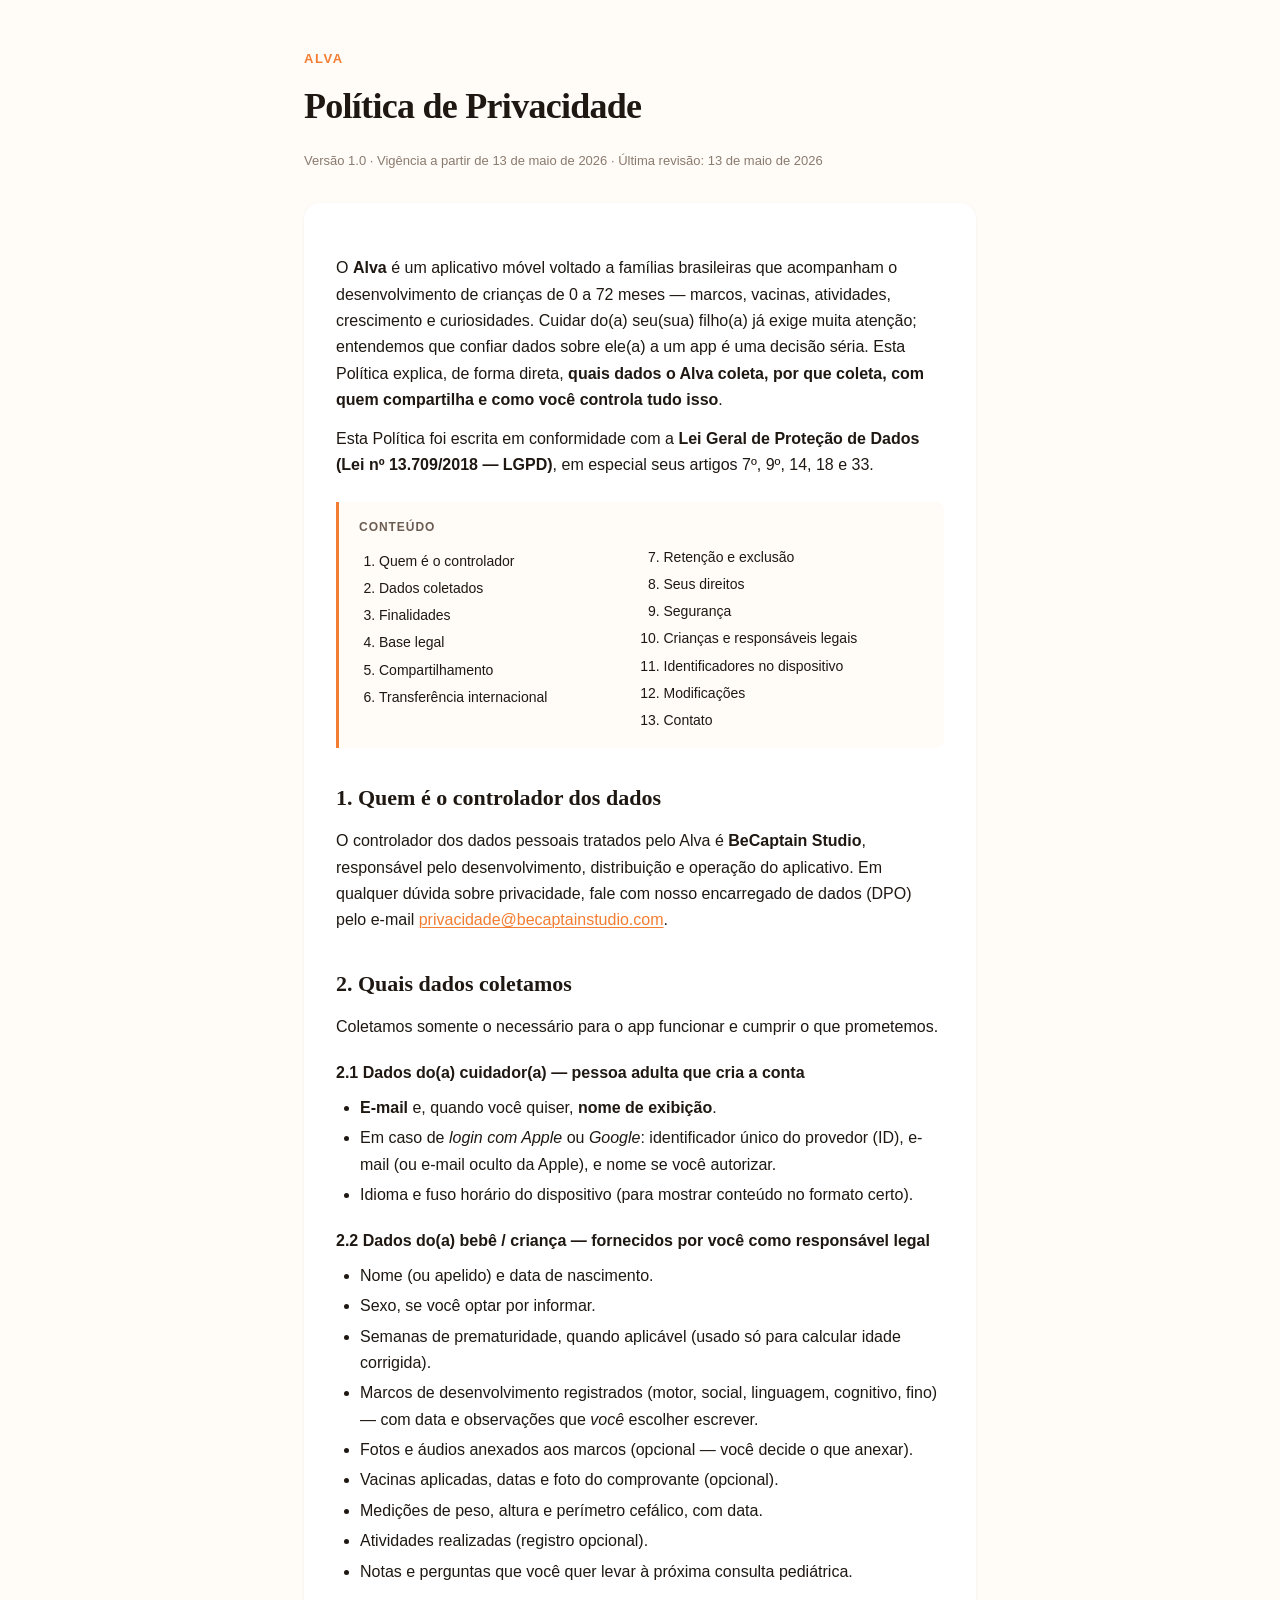
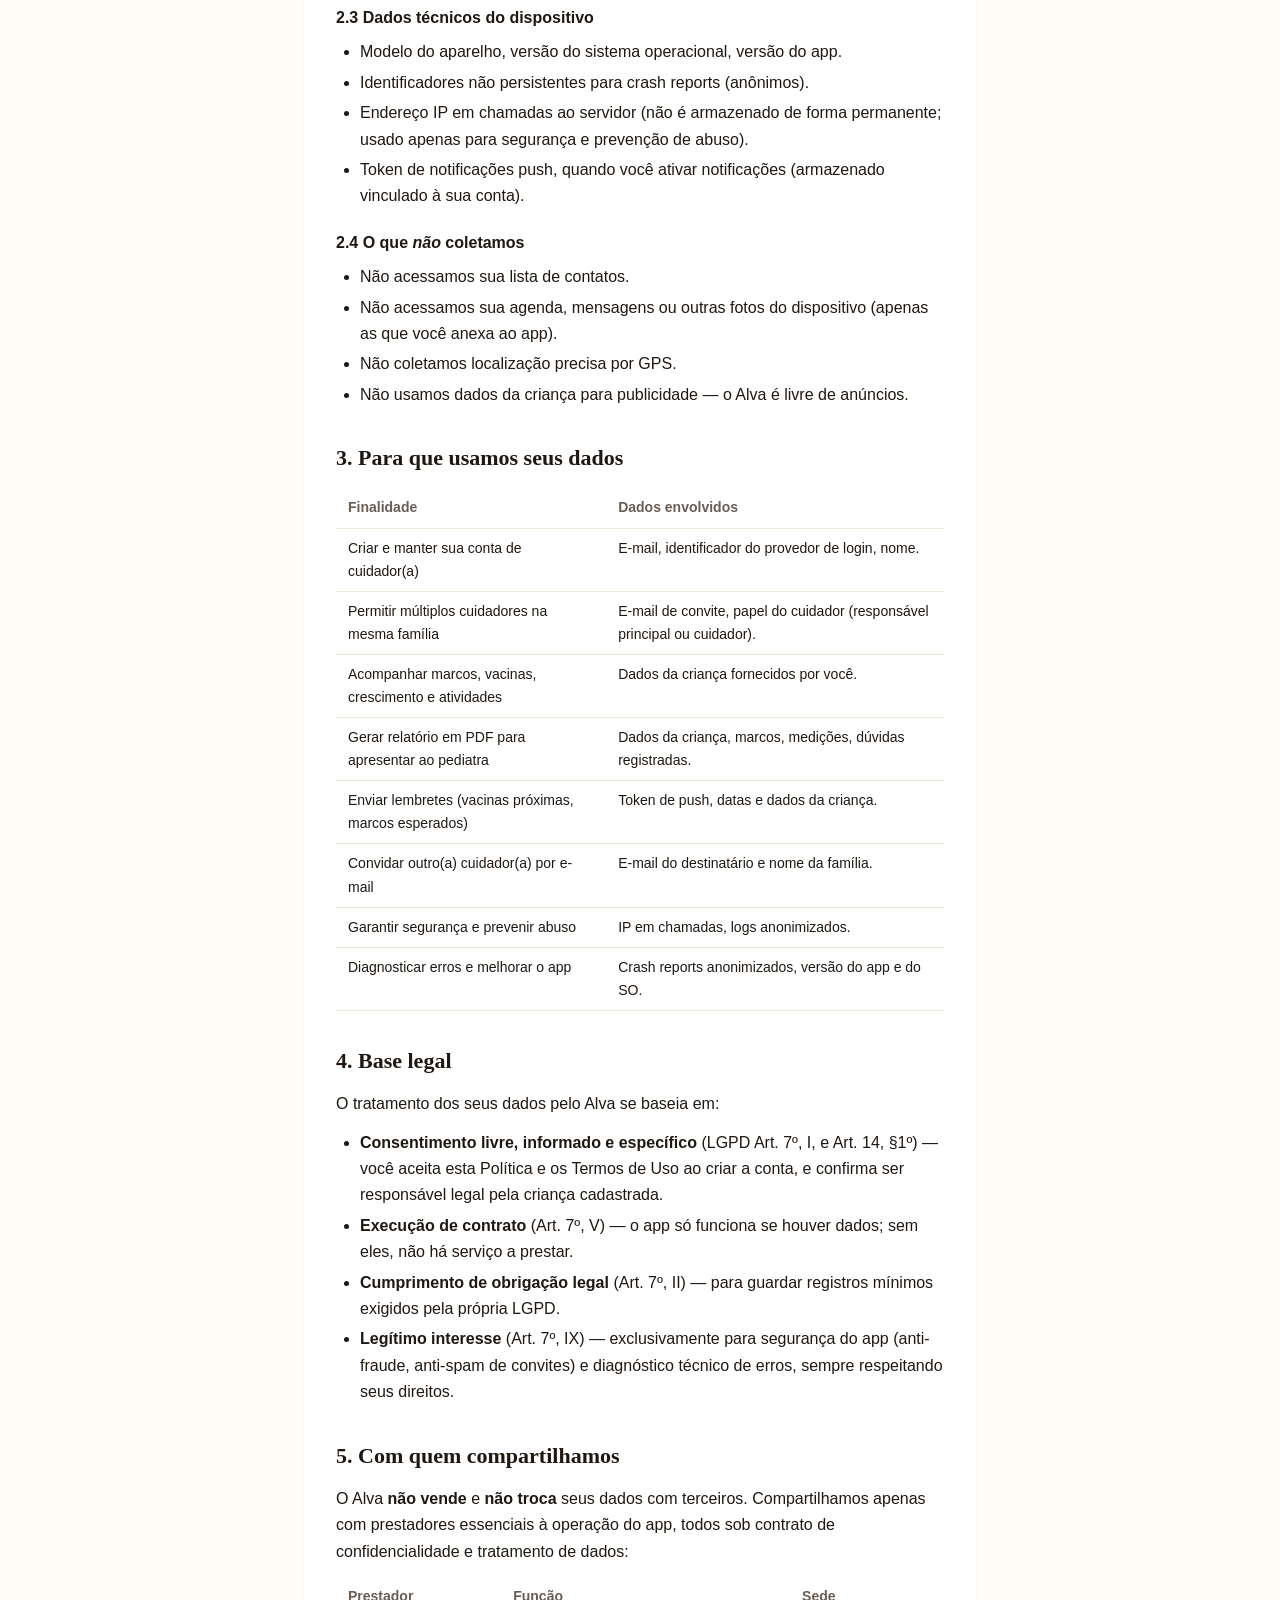
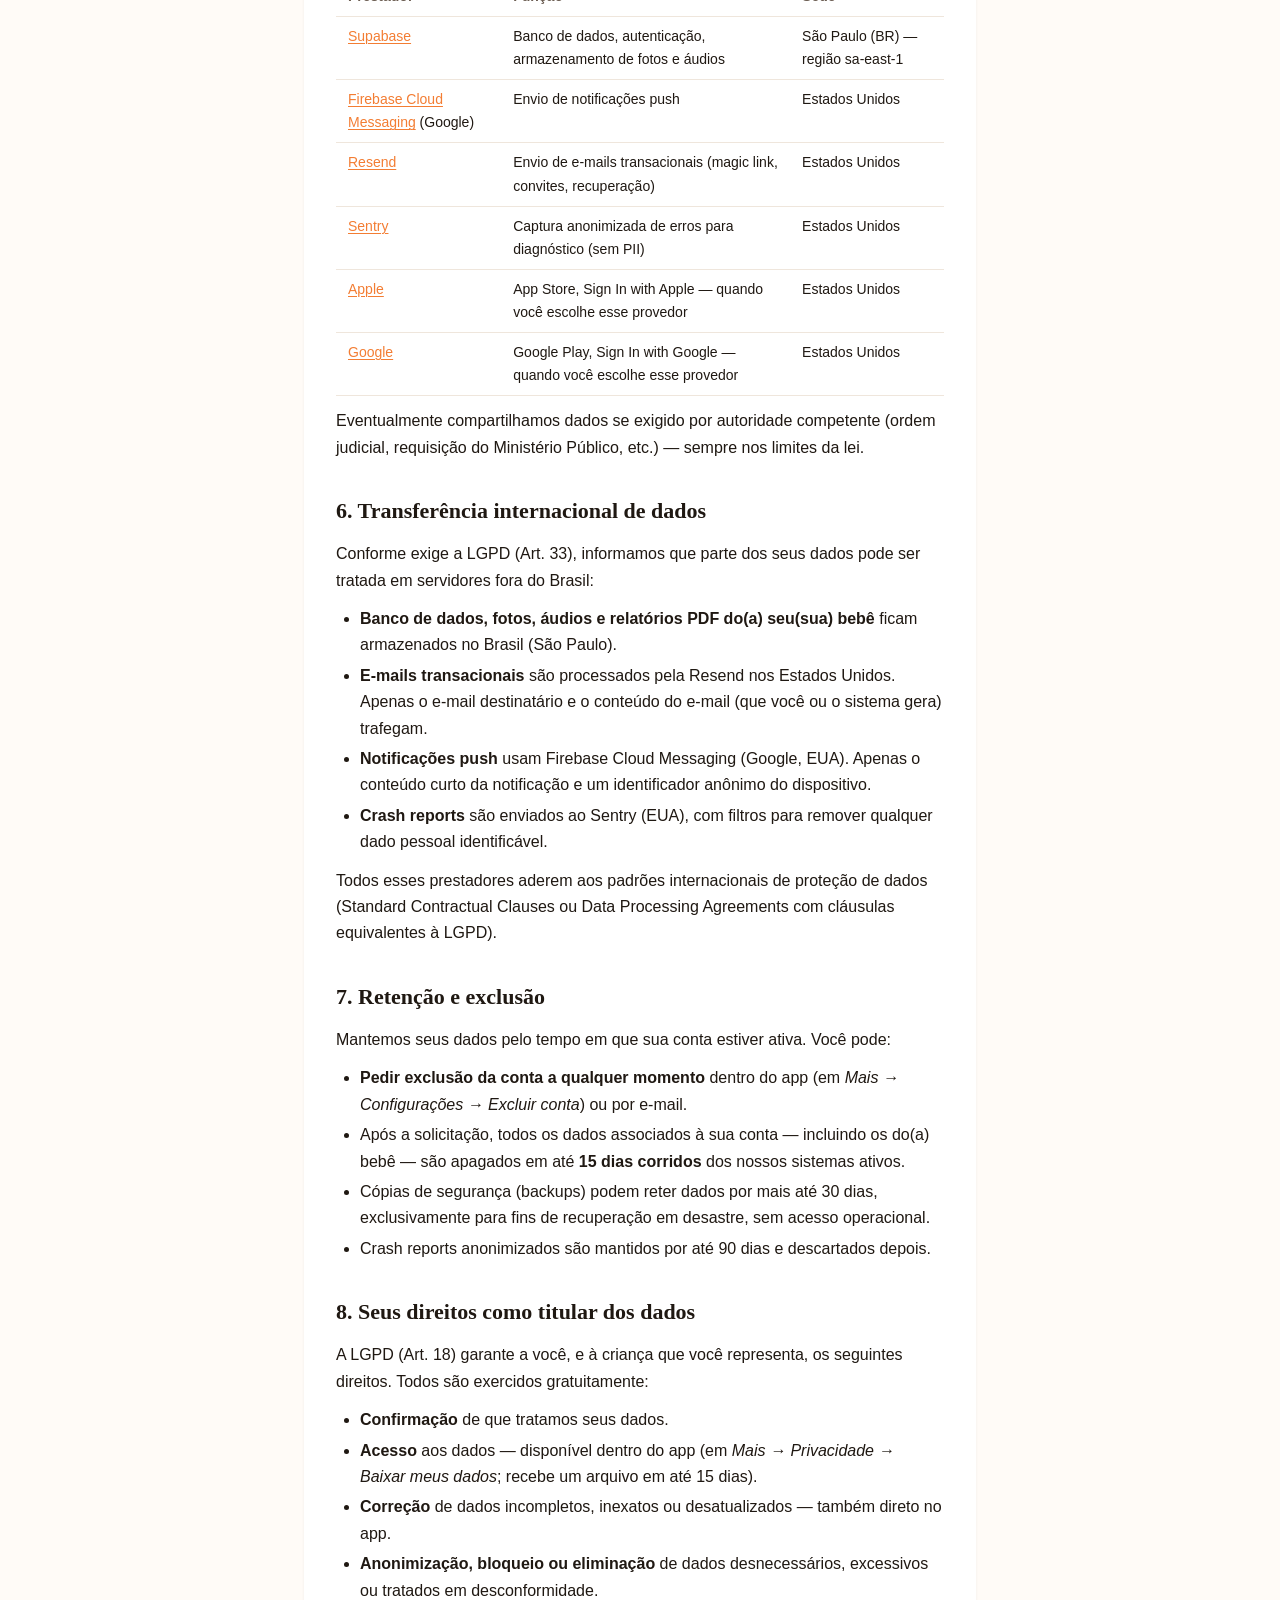
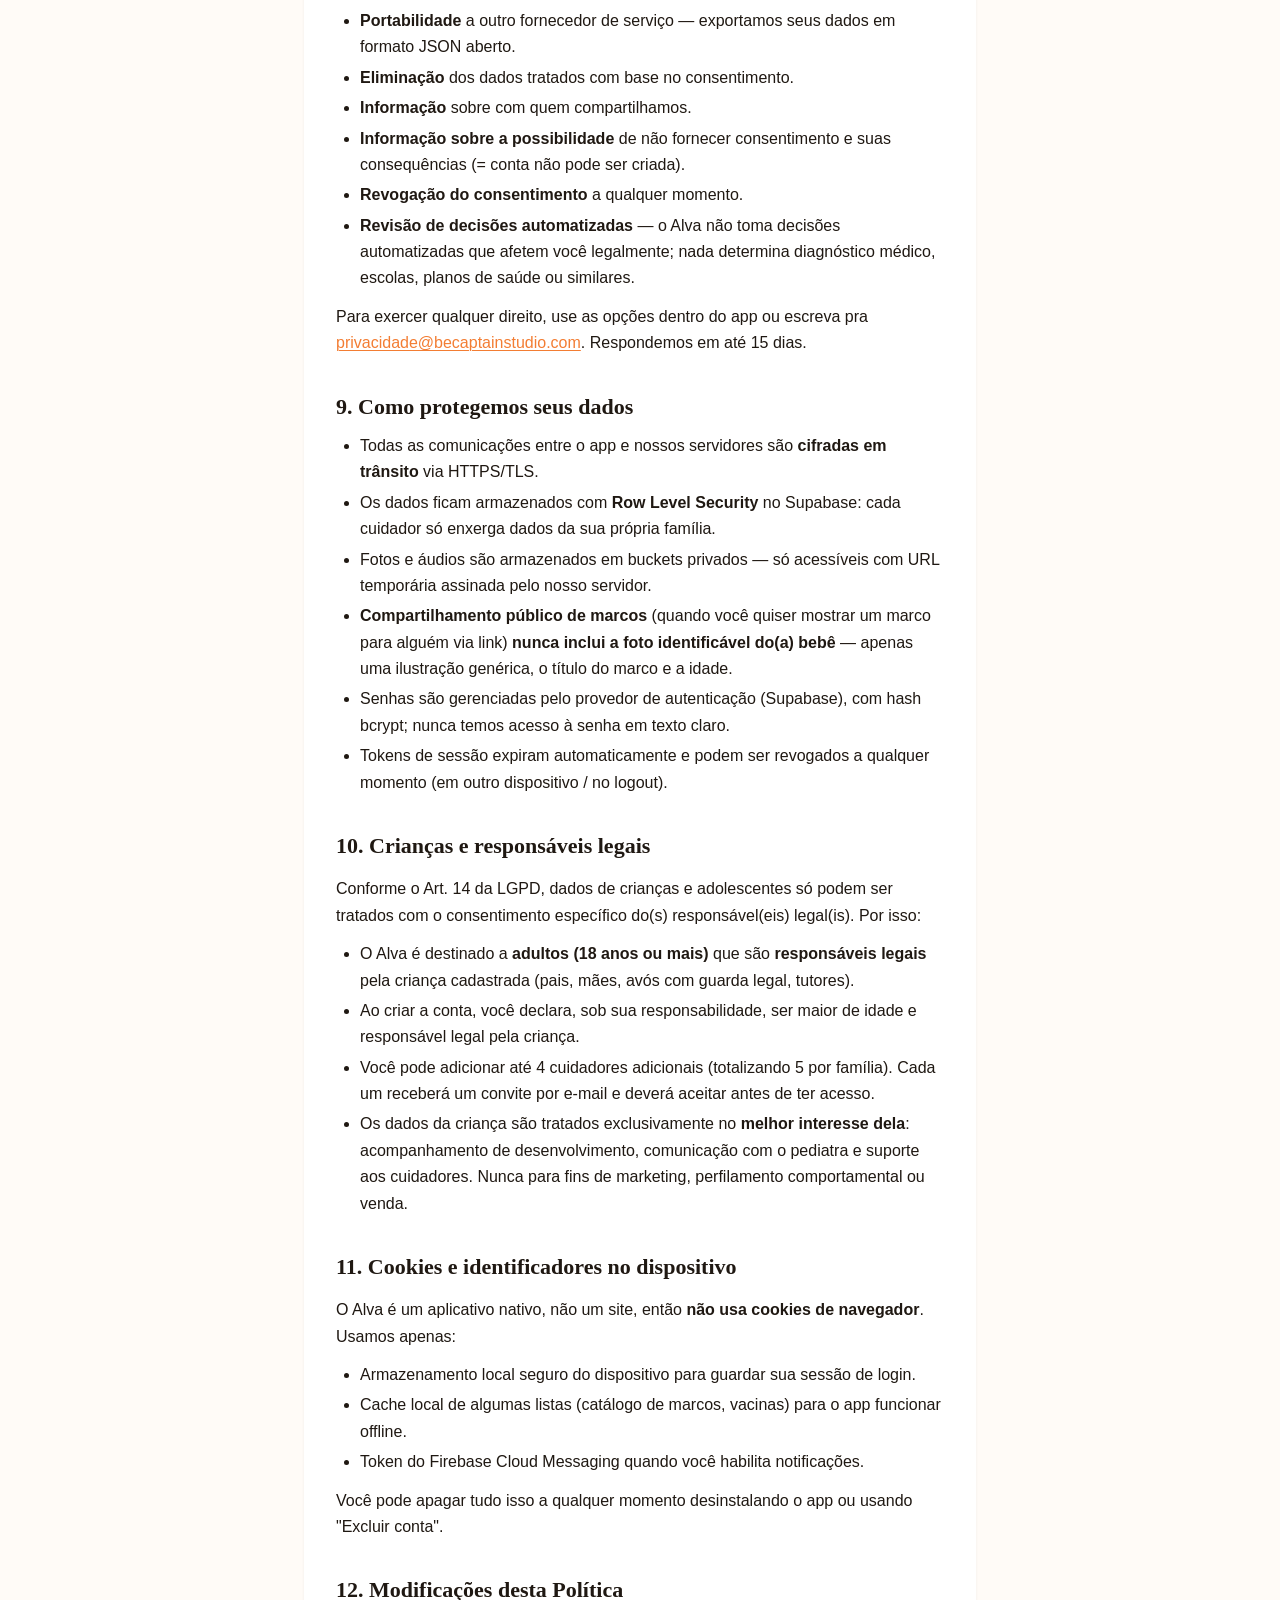
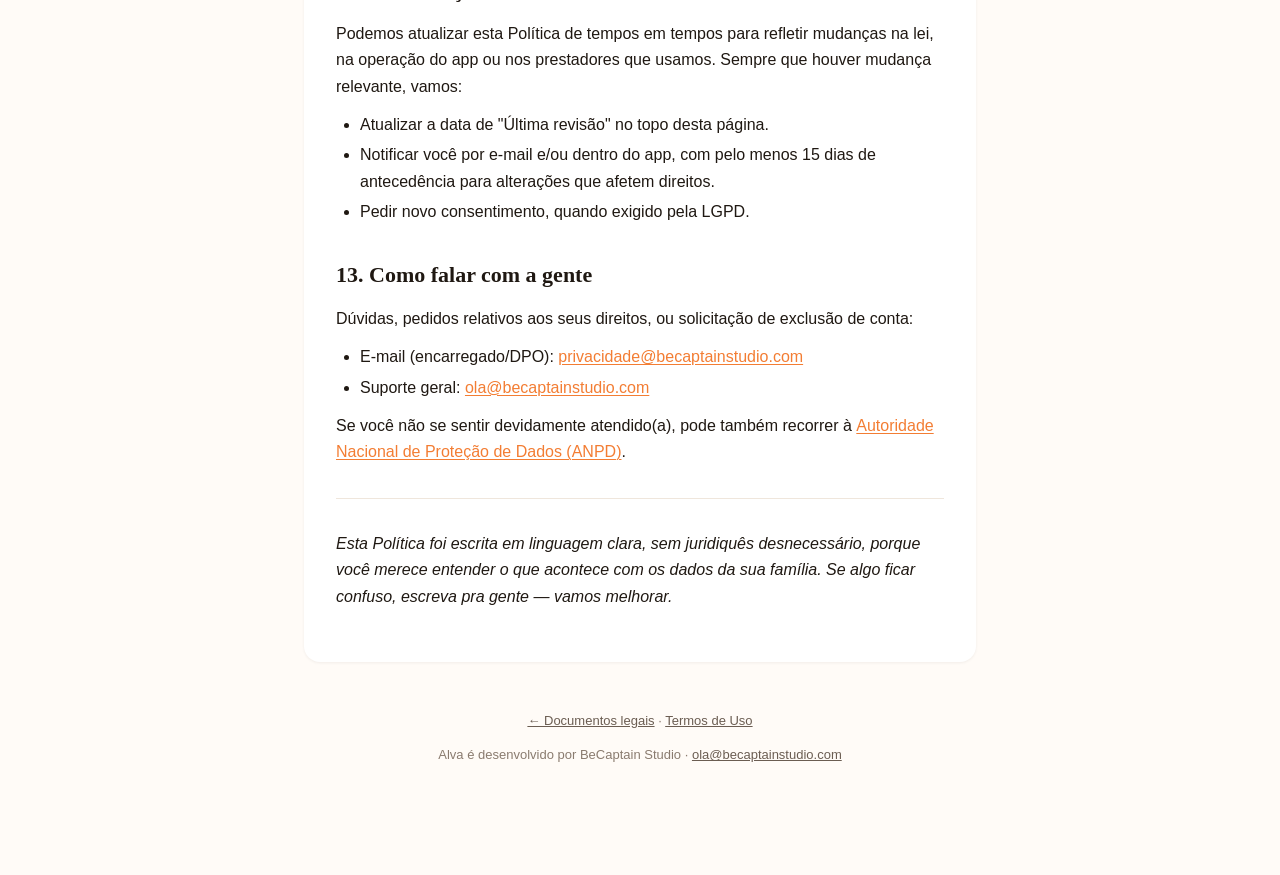
==== privacidade.html @ cdcce5c5 "init: política de privacidade + termos de uso v1.0 Co-Authored-By: Claude Opus 4.7 (1M context) <nor" ====
<!doctype html>
<html lang="pt-BR">
<head>
  <meta charset="utf-8">
  <meta name="viewport" content="width=device-width, initial-scale=1.0">
  <meta name="color-scheme" content="light dark">
  <meta name="description" content="Política de Privacidade do Alva — app de acompanhamento do desenvolvimento infantil. Conforme LGPD.">
  <meta name="robots" content="index,follow">
  <title>Política de Privacidade — Alva</title>
  <link rel="stylesheet" href="_styles.css">
</head>
<body>
  <main>
    <header class="alva-header">
      <div class="brand">Alva</div>
      <h1>Política de Privacidade</h1>
      <p class="meta">Versão 1.0 · Vigência a partir de 13 de maio de 2026 · Última revisão: 13 de maio de 2026</p>
    </header>

    <article>
      <p>O <strong>Alva</strong> é um aplicativo móvel voltado a famílias brasileiras que acompanham o desenvolvimento de crianças de 0 a 72 meses — marcos, vacinas, atividades, crescimento e curiosidades. Cuidar do(a) seu(sua) filho(a) já exige muita atenção; entendemos que confiar dados sobre ele(a) a um app é uma decisão séria. Esta Política explica, de forma direta, <strong>quais dados o Alva coleta, por que coleta, com quem compartilha e como você controla tudo isso</strong>.</p>

      <p>Esta Política foi escrita em conformidade com a <strong>Lei Geral de Proteção de Dados (Lei nº 13.709/2018 — LGPD)</strong>, em especial seus artigos 7º, 9º, 14, 18 e 33.</p>

      <nav class="toc" aria-label="Índice">
        <strong>Conteúdo</strong>
        <ol>
          <li><a href="#controlador">Quem é o controlador</a></li>
          <li><a href="#dados">Dados coletados</a></li>
          <li><a href="#finalidades">Finalidades</a></li>
          <li><a href="#base-legal">Base legal</a></li>
          <li><a href="#compartilhamento">Compartilhamento</a></li>
          <li><a href="#transferencia">Transferência internacional</a></li>
          <li><a href="#retencao">Retenção e exclusão</a></li>
          <li><a href="#direitos">Seus direitos</a></li>
          <li><a href="#seguranca">Segurança</a></li>
          <li><a href="#criancas">Crianças e responsáveis legais</a></li>
          <li><a href="#cookies">Identificadores no dispositivo</a></li>
          <li><a href="#modificacoes">Modificações</a></li>
          <li><a href="#contato">Contato</a></li>
        </ol>
      </nav>

      <h2 id="controlador">1. Quem é o controlador dos dados</h2>
      <p>O controlador dos dados pessoais tratados pelo Alva é <strong>BeCaptain Studio</strong>, responsável pelo desenvolvimento, distribuição e operação do aplicativo. Em qualquer dúvida sobre privacidade, fale com nosso encarregado de dados (DPO) pelo e-mail <a href="mailto:privacidade@becaptainstudio.com">privacidade@becaptainstudio.com</a>.</p>

      <h2 id="dados">2. Quais dados coletamos</h2>
      <p>Coletamos somente o necessário para o app funcionar e cumprir o que prometemos.</p>

      <h3>2.1 Dados do(a) cuidador(a) — pessoa adulta que cria a conta</h3>
      <ul>
        <li><strong>E-mail</strong> e, quando você quiser, <strong>nome de exibição</strong>.</li>
        <li>Em caso de <em>login com Apple</em> ou <em>Google</em>: identificador único do provedor (ID), e-mail (ou e-mail oculto da Apple), e nome se você autorizar.</li>
        <li>Idioma e fuso horário do dispositivo (para mostrar conteúdo no formato certo).</li>
      </ul>

      <h3>2.2 Dados do(a) bebê / criança — fornecidos por você como responsável legal</h3>
      <ul>
        <li>Nome (ou apelido) e data de nascimento.</li>
        <li>Sexo, se você optar por informar.</li>
        <li>Semanas de prematuridade, quando aplicável (usado só para calcular idade corrigida).</li>
        <li>Marcos de desenvolvimento registrados (motor, social, linguagem, cognitivo, fino) — com data e observações que <em>você</em> escolher escrever.</li>
        <li>Fotos e áudios anexados aos marcos (opcional — você decide o que anexar).</li>
        <li>Vacinas aplicadas, datas e foto do comprovante (opcional).</li>
        <li>Medições de peso, altura e perímetro cefálico, com data.</li>
        <li>Atividades realizadas (registro opcional).</li>
        <li>Notas e perguntas que você quer levar à próxima consulta pediátrica.</li>
      </ul>

      <h3>2.3 Dados técnicos do dispositivo</h3>
      <ul>
        <li>Modelo do aparelho, versão do sistema operacional, versão do app.</li>
        <li>Identificadores não persistentes para crash reports (anônimos).</li>
        <li>Endereço IP em chamadas ao servidor (não é armazenado de forma permanente; usado apenas para segurança e prevenção de abuso).</li>
        <li>Token de notificações push, quando você ativar notificações (armazenado vinculado à sua conta).</li>
      </ul>

      <h3>2.4 O que <em>não</em> coletamos</h3>
      <ul>
        <li>Não acessamos sua lista de contatos.</li>
        <li>Não acessamos sua agenda, mensagens ou outras fotos do dispositivo (apenas as que você anexa ao app).</li>
        <li>Não coletamos localização precisa por GPS.</li>
        <li>Não usamos dados da criança para publicidade — o Alva é livre de anúncios.</li>
      </ul>

      <h2 id="finalidades">3. Para que usamos seus dados</h2>
      <table>
        <thead>
          <tr><th>Finalidade</th><th>Dados envolvidos</th></tr>
        </thead>
        <tbody>
          <tr><td>Criar e manter sua conta de cuidador(a)</td><td>E-mail, identificador do provedor de login, nome.</td></tr>
          <tr><td>Permitir múltiplos cuidadores na mesma família</td><td>E-mail de convite, papel do cuidador (responsável principal ou cuidador).</td></tr>
          <tr><td>Acompanhar marcos, vacinas, crescimento e atividades</td><td>Dados da criança fornecidos por você.</td></tr>
          <tr><td>Gerar relatório em PDF para apresentar ao pediatra</td><td>Dados da criança, marcos, medições, dúvidas registradas.</td></tr>
          <tr><td>Enviar lembretes (vacinas próximas, marcos esperados)</td><td>Token de push, datas e dados da criança.</td></tr>
          <tr><td>Convidar outro(a) cuidador(a) por e-mail</td><td>E-mail do destinatário e nome da família.</td></tr>
          <tr><td>Garantir segurança e prevenir abuso</td><td>IP em chamadas, logs anonimizados.</td></tr>
          <tr><td>Diagnosticar erros e melhorar o app</td><td>Crash reports anonimizados, versão do app e do SO.</td></tr>
        </tbody>
      </table>

      <h2 id="base-legal">4. Base legal</h2>
      <p>O tratamento dos seus dados pelo Alva se baseia em:</p>
      <ul>
        <li><strong>Consentimento livre, informado e específico</strong> (LGPD Art. 7º, I, e Art. 14, §1º) — você aceita esta Política e os Termos de Uso ao criar a conta, e confirma ser responsável legal pela criança cadastrada.</li>
        <li><strong>Execução de contrato</strong> (Art. 7º, V) — o app só funciona se houver dados; sem eles, não há serviço a prestar.</li>
        <li><strong>Cumprimento de obrigação legal</strong> (Art. 7º, II) — para guardar registros mínimos exigidos pela própria LGPD.</li>
        <li><strong>Legítimo interesse</strong> (Art. 7º, IX) — exclusivamente para segurança do app (anti-fraude, anti-spam de convites) e diagnóstico técnico de erros, sempre respeitando seus direitos.</li>
      </ul>

      <h2 id="compartilhamento">5. Com quem compartilhamos</h2>
      <p>O Alva <strong>não vende</strong> e <strong>não troca</strong> seus dados com terceiros. Compartilhamos apenas com prestadores essenciais à operação do app, todos sob contrato de confidencialidade e tratamento de dados:</p>
      <table>
        <thead>
          <tr><th>Prestador</th><th>Função</th><th>Sede</th></tr>
        </thead>
        <tbody>
          <tr><td><a href="https://supabase.com/privacy" target="_blank" rel="noopener">Supabase</a></td><td>Banco de dados, autenticação, armazenamento de fotos e áudios</td><td>São Paulo (BR) — região sa-east-1</td></tr>
          <tr><td><a href="https://firebase.google.com/support/privacy" target="_blank" rel="noopener">Firebase Cloud Messaging</a> (Google)</td><td>Envio de notificações push</td><td>Estados Unidos</td></tr>
          <tr><td><a href="https://resend.com/legal/privacy-policy" target="_blank" rel="noopener">Resend</a></td><td>Envio de e-mails transacionais (magic link, convites, recuperação)</td><td>Estados Unidos</td></tr>
          <tr><td><a href="https://sentry.io/privacy/" target="_blank" rel="noopener">Sentry</a></td><td>Captura anonimizada de erros para diagnóstico (sem PII)</td><td>Estados Unidos</td></tr>
          <tr><td><a href="https://www.apple.com/legal/privacy/" target="_blank" rel="noopener">Apple</a></td><td>App Store, Sign In with Apple — quando você escolhe esse provedor</td><td>Estados Unidos</td></tr>
          <tr><td><a href="https://policies.google.com/privacy" target="_blank" rel="noopener">Google</a></td><td>Google Play, Sign In with Google — quando você escolhe esse provedor</td><td>Estados Unidos</td></tr>
        </tbody>
      </table>
      <p>Eventualmente compartilhamos dados se exigido por autoridade competente (ordem judicial, requisição do Ministério Público, etc.) — sempre nos limites da lei.</p>

      <h2 id="transferencia">6. Transferência internacional de dados</h2>
      <p>Conforme exige a LGPD (Art. 33), informamos que parte dos seus dados pode ser tratada em servidores fora do Brasil:</p>
      <ul>
        <li><strong>Banco de dados, fotos, áudios e relatórios PDF do(a) seu(sua) bebê</strong> ficam armazenados no Brasil (São Paulo).</li>
        <li><strong>E-mails transacionais</strong> são processados pela Resend nos Estados Unidos. Apenas o e-mail destinatário e o conteúdo do e-mail (que você ou o sistema gera) trafegam.</li>
        <li><strong>Notificações push</strong> usam Firebase Cloud Messaging (Google, EUA). Apenas o conteúdo curto da notificação e um identificador anônimo do dispositivo.</li>
        <li><strong>Crash reports</strong> são enviados ao Sentry (EUA), com filtros para remover qualquer dado pessoal identificável.</li>
      </ul>
      <p>Todos esses prestadores aderem aos padrões internacionais de proteção de dados (Standard Contractual Clauses ou Data Processing Agreements com cláusulas equivalentes à LGPD).</p>

      <h2 id="retencao">7. Retenção e exclusão</h2>
      <p>Mantemos seus dados pelo tempo em que sua conta estiver ativa. Você pode:</p>
      <ul>
        <li><strong>Pedir exclusão da conta a qualquer momento</strong> dentro do app (em <em>Mais → Configurações → Excluir conta</em>) ou por e-mail.</li>
        <li>Após a solicitação, todos os dados associados à sua conta — incluindo os do(a) bebê — são apagados em até <strong>15 dias corridos</strong> dos nossos sistemas ativos.</li>
        <li>Cópias de segurança (backups) podem reter dados por mais até 30 dias, exclusivamente para fins de recuperação em desastre, sem acesso operacional.</li>
        <li>Crash reports anonimizados são mantidos por até 90 dias e descartados depois.</li>
      </ul>

      <h2 id="direitos">8. Seus direitos como titular dos dados</h2>
      <p>A LGPD (Art. 18) garante a você, e à criança que você representa, os seguintes direitos. Todos são exercidos gratuitamente:</p>
      <ul>
        <li><strong>Confirmação</strong> de que tratamos seus dados.</li>
        <li><strong>Acesso</strong> aos dados — disponível dentro do app (em <em>Mais → Privacidade → Baixar meus dados</em>; recebe um arquivo em até 15 dias).</li>
        <li><strong>Correção</strong> de dados incompletos, inexatos ou desatualizados — também direto no app.</li>
        <li><strong>Anonimização, bloqueio ou eliminação</strong> de dados desnecessários, excessivos ou tratados em desconformidade.</li>
        <li><strong>Portabilidade</strong> a outro fornecedor de serviço — exportamos seus dados em formato JSON aberto.</li>
        <li><strong>Eliminação</strong> dos dados tratados com base no consentimento.</li>
        <li><strong>Informação</strong> sobre com quem compartilhamos.</li>
        <li><strong>Informação sobre a possibilidade</strong> de não fornecer consentimento e suas consequências (= conta não pode ser criada).</li>
        <li><strong>Revogação do consentimento</strong> a qualquer momento.</li>
        <li><strong>Revisão de decisões automatizadas</strong> — o Alva não toma decisões automatizadas que afetem você legalmente; nada determina diagnóstico médico, escolas, planos de saúde ou similares.</li>
      </ul>
      <p>Para exercer qualquer direito, use as opções dentro do app ou escreva pra <a href="mailto:privacidade@becaptainstudio.com">privacidade@becaptainstudio.com</a>. Respondemos em até 15 dias.</p>

      <h2 id="seguranca">9. Como protegemos seus dados</h2>
      <ul>
        <li>Todas as comunicações entre o app e nossos servidores são <strong>cifradas em trânsito</strong> via HTTPS/TLS.</li>
        <li>Os dados ficam armazenados com <strong>Row Level Security</strong> no Supabase: cada cuidador só enxerga dados da sua própria família.</li>
        <li>Fotos e áudios são armazenados em buckets privados — só acessíveis com URL temporária assinada pelo nosso servidor.</li>
        <li><strong>Compartilhamento público de marcos</strong> (quando você quiser mostrar um marco para alguém via link) <strong>nunca inclui a foto identificável do(a) bebê</strong> — apenas uma ilustração genérica, o título do marco e a idade.</li>
        <li>Senhas são gerenciadas pelo provedor de autenticação (Supabase), com hash bcrypt; nunca temos acesso à senha em texto claro.</li>
        <li>Tokens de sessão expiram automaticamente e podem ser revogados a qualquer momento (em outro dispositivo / no logout).</li>
      </ul>

      <h2 id="criancas">10. Crianças e responsáveis legais</h2>
      <p>Conforme o Art. 14 da LGPD, dados de crianças e adolescentes só podem ser tratados com o consentimento específico do(s) responsável(eis) legal(is). Por isso:</p>
      <ul>
        <li>O Alva é destinado a <strong>adultos (18 anos ou mais)</strong> que são <strong>responsáveis legais</strong> pela criança cadastrada (pais, mães, avós com guarda legal, tutores).</li>
        <li>Ao criar a conta, você declara, sob sua responsabilidade, ser maior de idade e responsável legal pela criança.</li>
        <li>Você pode adicionar até 4 cuidadores adicionais (totalizando 5 por família). Cada um receberá um convite por e-mail e deverá aceitar antes de ter acesso.</li>
        <li>Os dados da criança são tratados exclusivamente no <strong>melhor interesse dela</strong>: acompanhamento de desenvolvimento, comunicação com o pediatra e suporte aos cuidadores. Nunca para fins de marketing, perfilamento comportamental ou venda.</li>
      </ul>

      <h2 id="cookies">11. Cookies e identificadores no dispositivo</h2>
      <p>O Alva é um aplicativo nativo, não um site, então <strong>não usa cookies de navegador</strong>. Usamos apenas:</p>
      <ul>
        <li>Armazenamento local seguro do dispositivo para guardar sua sessão de login.</li>
        <li>Cache local de algumas listas (catálogo de marcos, vacinas) para o app funcionar offline.</li>
        <li>Token do Firebase Cloud Messaging quando você habilita notificações.</li>
      </ul>
      <p>Você pode apagar tudo isso a qualquer momento desinstalando o app ou usando "Excluir conta".</p>

      <h2 id="modificacoes">12. Modificações desta Política</h2>
      <p>Podemos atualizar esta Política de tempos em tempos para refletir mudanças na lei, na operação do app ou nos prestadores que usamos. Sempre que houver mudança relevante, vamos:</p>
      <ul>
        <li>Atualizar a data de "Última revisão" no topo desta página.</li>
        <li>Notificar você por e-mail e/ou dentro do app, com pelo menos 15 dias de antecedência para alterações que afetem direitos.</li>
        <li>Pedir novo consentimento, quando exigido pela LGPD.</li>
      </ul>

      <h2 id="contato">13. Como falar com a gente</h2>
      <p>Dúvidas, pedidos relativos aos seus direitos, ou solicitação de exclusão de conta:</p>
      <ul>
        <li>E-mail (encarregado/DPO): <a href="mailto:privacidade@becaptainstudio.com">privacidade@becaptainstudio.com</a></li>
        <li>Suporte geral: <a href="mailto:ola@becaptainstudio.com">ola@becaptainstudio.com</a></li>
      </ul>
      <p>Se você não se sentir devidamente atendido(a), pode também recorrer à <a href="https://www.gov.br/anpd/" target="_blank" rel="noopener">Autoridade Nacional de Proteção de Dados (ANPD)</a>.</p>

      <hr>

      <p><em>Esta Política foi escrita em linguagem clara, sem juridiquês desnecessário, porque você merece entender o que acontece com os dados da sua família. Se algo ficar confuso, escreva pra gente — vamos melhorar.</em></p>
    </article>

    <footer class="alva-footer">
      <p><a href="index.html">← Documentos legais</a> · <a href="termos.html">Termos de Uso</a></p>
      <p>Alva é desenvolvido por BeCaptain Studio · <a href="mailto:ola@becaptainstudio.com">ola@becaptainstudio.com</a></p>
    </footer>
  </main>
</body>
</html>
---- _styles.css ----
/* Alva — folhas de estilo das páginas legais. Mesmo design system
   dos emails transacionais (cores #F37D33 / #FFFBF7 / #1F1812). */

:root {
  --alva-surface: #FFFBF7;
  --alva-surface-card: #FFFFFF;
  --alva-on-surface: #1F1812;
  --alva-on-surface-muted: #6B5D52;
  --alva-on-surface-faint: #8A7B6F;
  --alva-accent: #F37D33;
  --alva-divider: #EFE6DC;
  --alva-shadow: rgba(31, 24, 18, 0.06);
}

@media (prefers-color-scheme: dark) {
  :root {
    --alva-surface: #1F1812;
    --alva-surface-card: #2A211B;
    --alva-on-surface: #FFFBF7;
    --alva-on-surface-muted: #B5A89C;
    --alva-on-surface-faint: #8A7B6F;
    --alva-accent: #F89B5C;
    --alva-divider: #3A2F26;
    --alva-shadow: rgba(0, 0, 0, 0.4);
  }
}

* { box-sizing: border-box; }

html, body {
  margin: 0;
  padding: 0;
  background: var(--alva-surface);
  color: var(--alva-on-surface);
  font-family: -apple-system, BlinkMacSystemFont, 'Segoe UI', 'Inter', Roboto, sans-serif;
  font-size: 16px;
  line-height: 1.65;
  scroll-behavior: smooth;
}

main {
  max-width: 720px;
  margin: 0 auto;
  padding: 48px 24px 96px;
}

header.alva-header {
  text-align: left;
  margin-bottom: 32px;
}

header.alva-header .brand {
  font-size: 13px;
  letter-spacing: 0.12em;
  text-transform: uppercase;
  color: var(--alva-accent);
  font-weight: 700;
}

header.alva-header h1 {
  font-family: 'Fraunces', 'Georgia', serif;
  font-size: 36px;
  font-weight: 600;
  letter-spacing: -0.02em;
  margin: 8px 0 4px;
  color: var(--alva-on-surface);
}

header.alva-header .meta {
  font-size: 13px;
  color: var(--alva-on-surface-faint);
}

article {
  background: var(--alva-surface-card);
  border-radius: 16px;
  padding: 40px 32px;
  box-shadow: 0 1px 3px var(--alva-shadow);
}

article h2 {
  font-family: 'Fraunces', 'Georgia', serif;
  font-size: 22px;
  font-weight: 600;
  margin: 32px 0 8px;
  color: var(--alva-on-surface);
}

article h2:first-child { margin-top: 0; }

article h3 {
  font-size: 16px;
  font-weight: 600;
  margin: 20px 0 4px;
  color: var(--alva-on-surface);
}

article p {
  margin: 12px 0;
  color: var(--alva-on-surface);
}

article ul, article ol {
  padding-left: 24px;
  margin: 8px 0;
}

article li {
  margin: 4px 0;
}

article a {
  color: var(--alva-accent);
  text-decoration: underline;
  text-decoration-thickness: 1px;
  text-underline-offset: 2px;
  font-weight: 500;
}

article a:hover {
  text-decoration-thickness: 2px;
}

article strong { color: var(--alva-on-surface); }

article hr {
  border: 0;
  border-top: 1px solid var(--alva-divider);
  margin: 32px 0;
}

article table {
  border-collapse: collapse;
  width: 100%;
  margin: 12px 0;
  font-size: 14px;
}

article th, article td {
  text-align: left;
  padding: 8px 12px;
  border-bottom: 1px solid var(--alva-divider);
  vertical-align: top;
}

article th {
  font-weight: 600;
  color: var(--alva-on-surface-muted);
}

footer.alva-footer {
  text-align: center;
  margin-top: 48px;
  font-size: 13px;
  color: var(--alva-on-surface-faint);
}

footer.alva-footer a { color: var(--alva-on-surface-muted); }

.toc {
  background: var(--alva-surface);
  border-left: 3px solid var(--alva-accent);
  padding: 16px 20px;
  margin: 24px 0 32px;
  border-radius: 0 8px 8px 0;
  font-size: 14px;
}

.toc strong {
  display: block;
  margin-bottom: 8px;
  color: var(--alva-on-surface-muted);
  font-size: 12px;
  letter-spacing: 0.08em;
  text-transform: uppercase;
}

.toc ol {
  margin: 0;
  padding-left: 20px;
  columns: 2;
  column-gap: 24px;
}

.toc a {
  text-decoration: none;
  color: var(--alva-on-surface);
}

.toc a:hover { color: var(--alva-accent); }

@media (max-width: 600px) {
  main { padding: 24px 16px 64px; }
  article { padding: 28px 20px; }
  header.alva-header h1 { font-size: 28px; }
  .toc ol { columns: 1; }
}
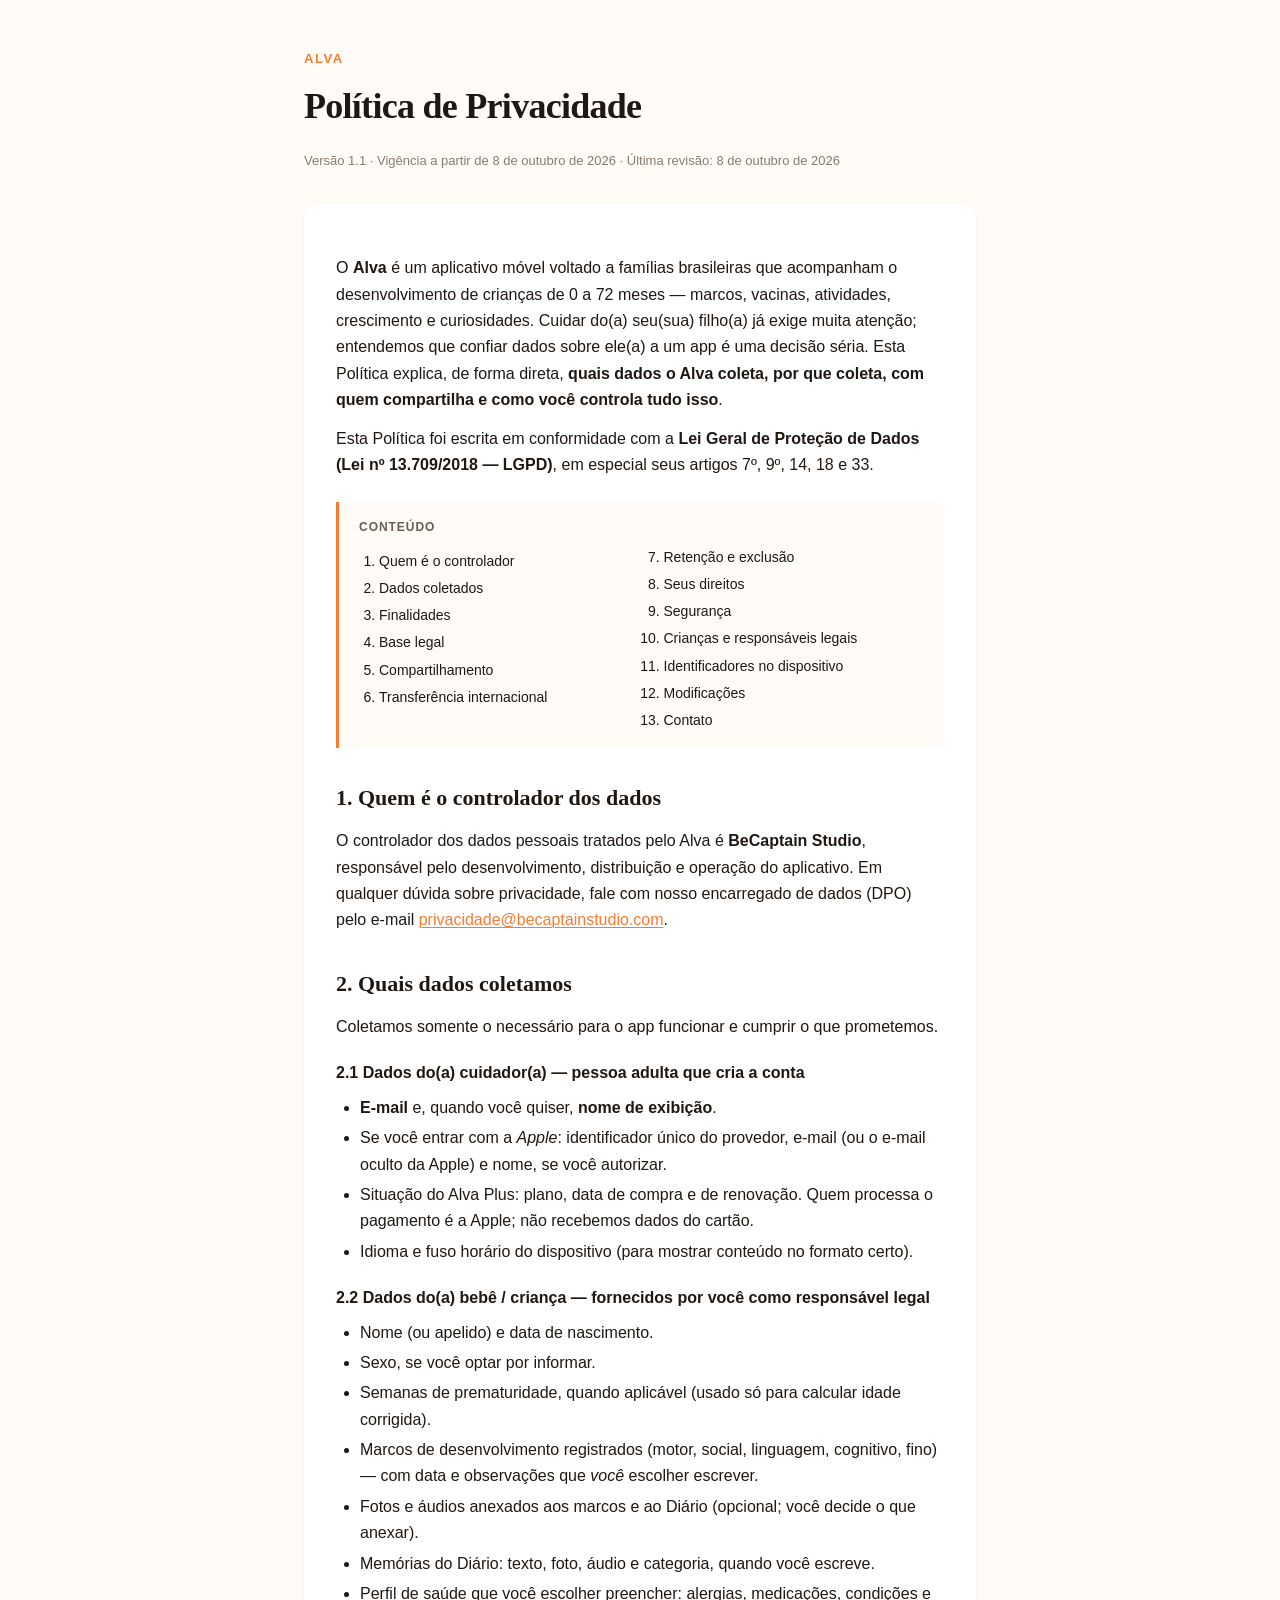
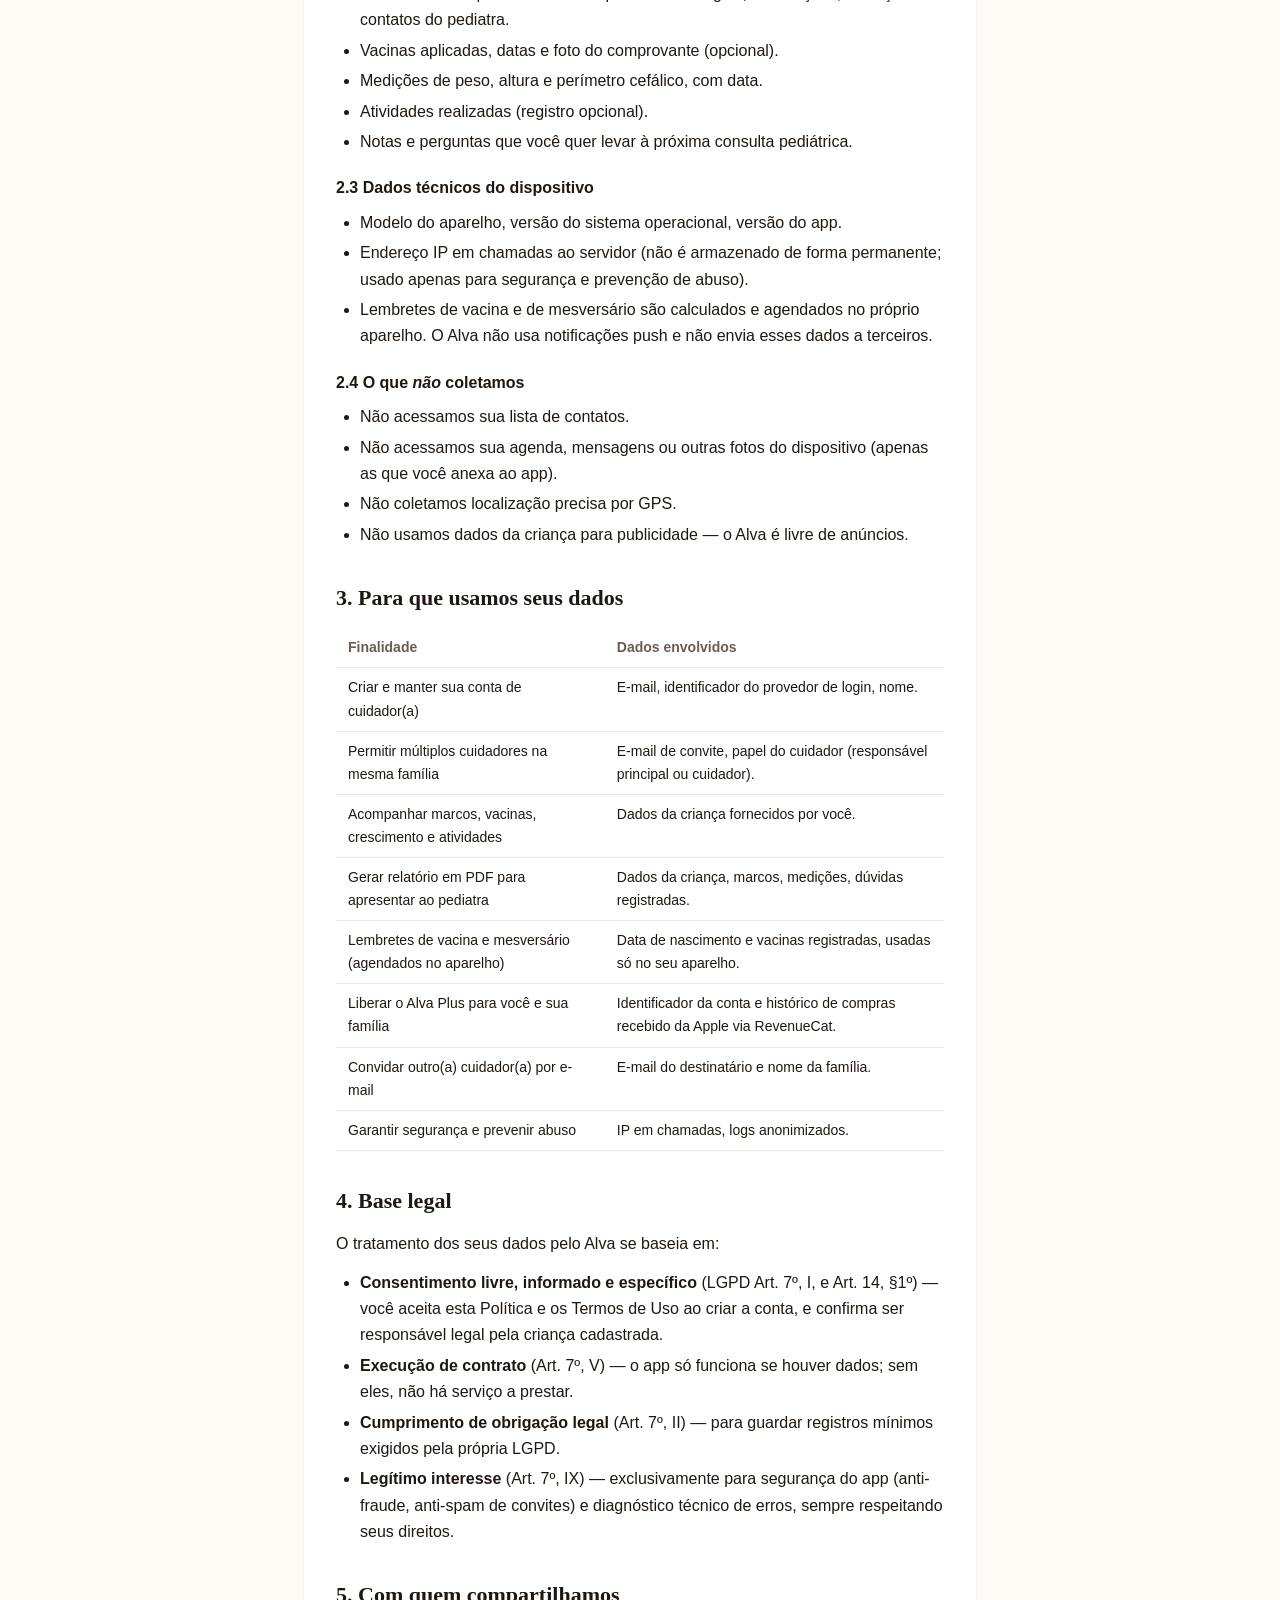
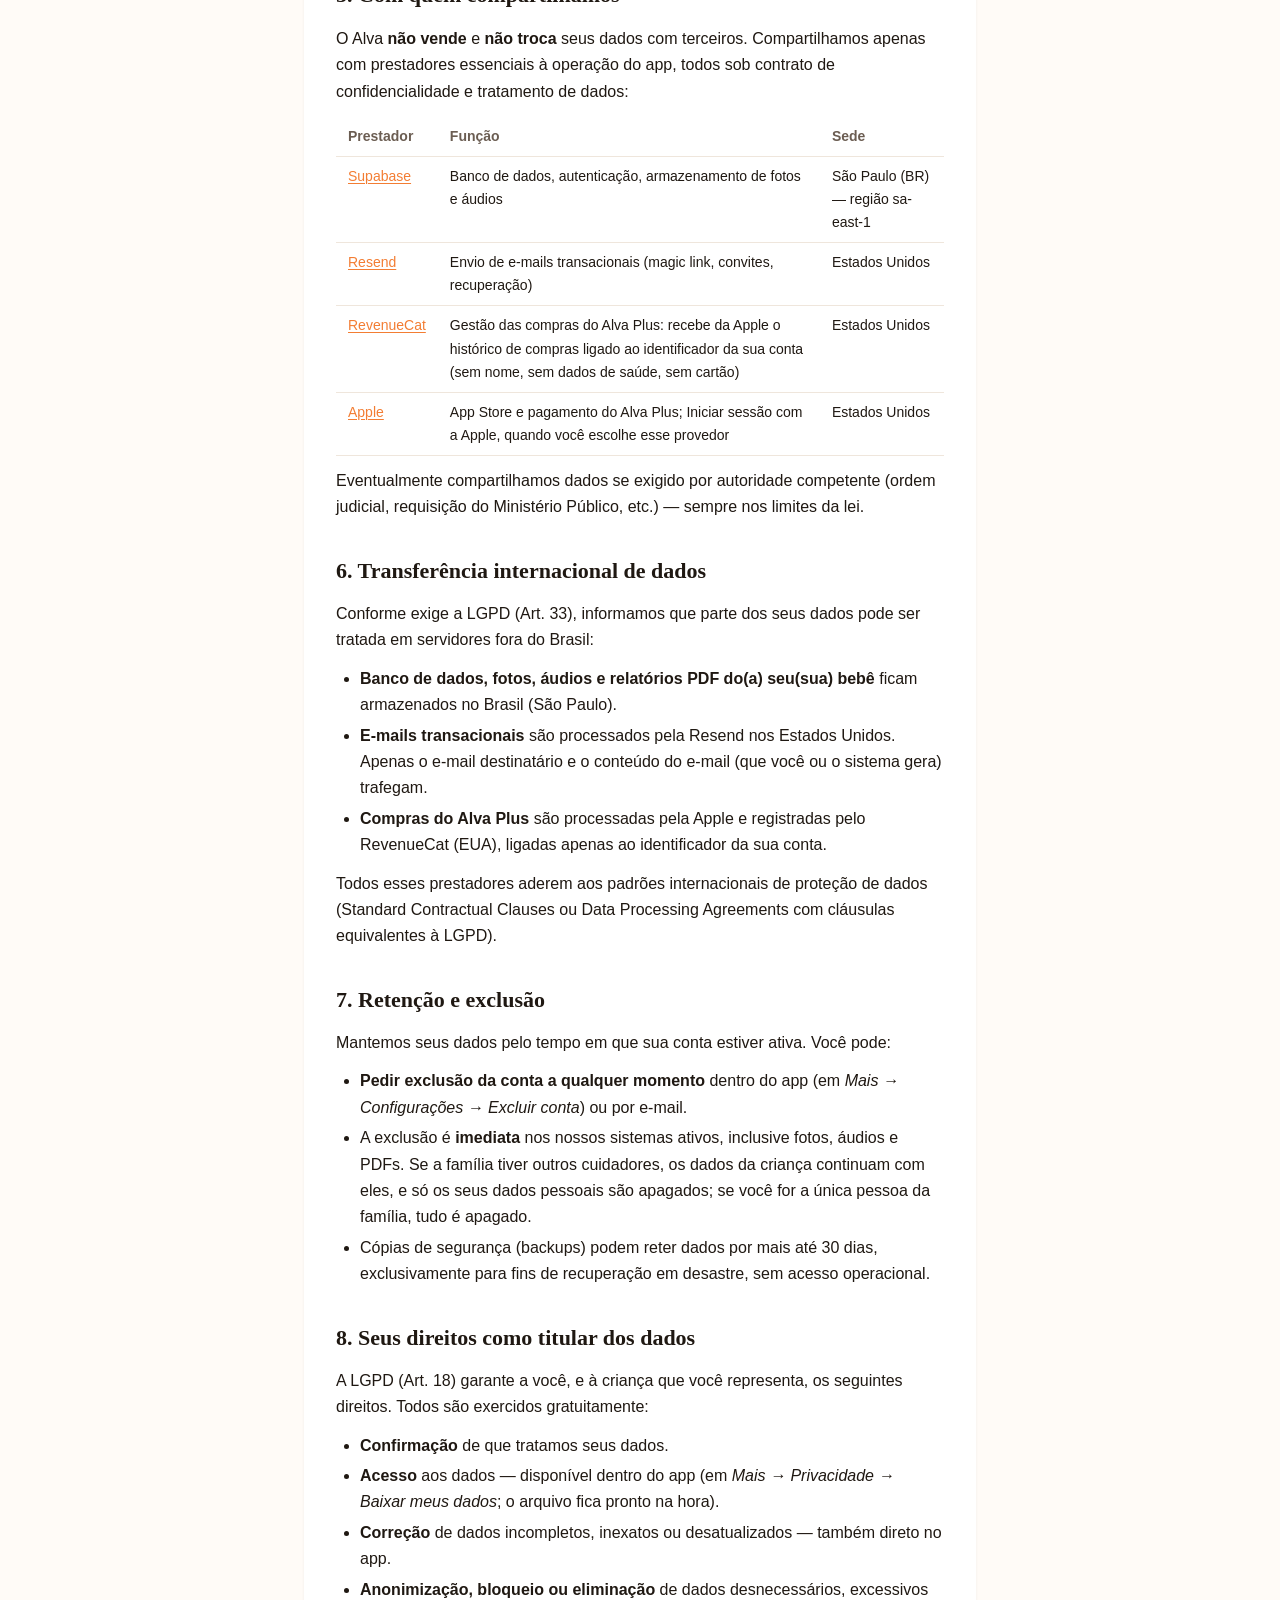
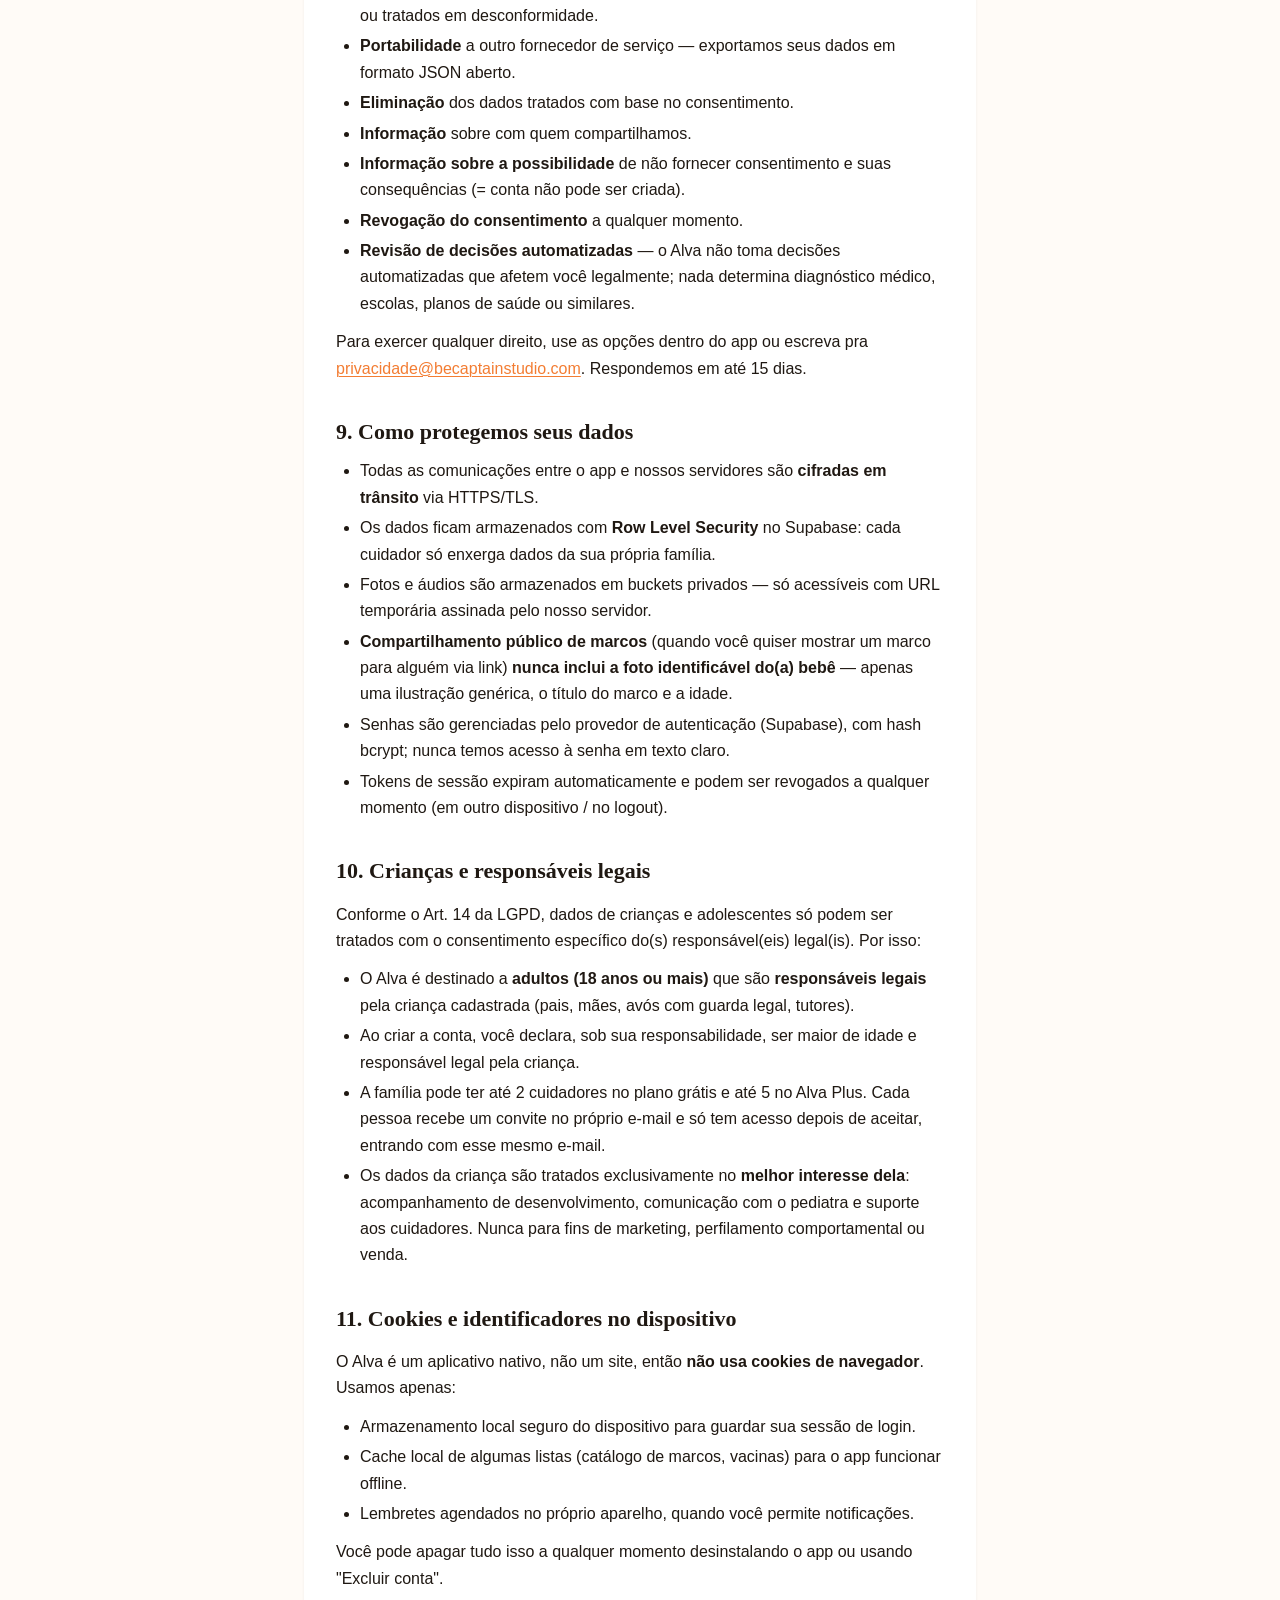
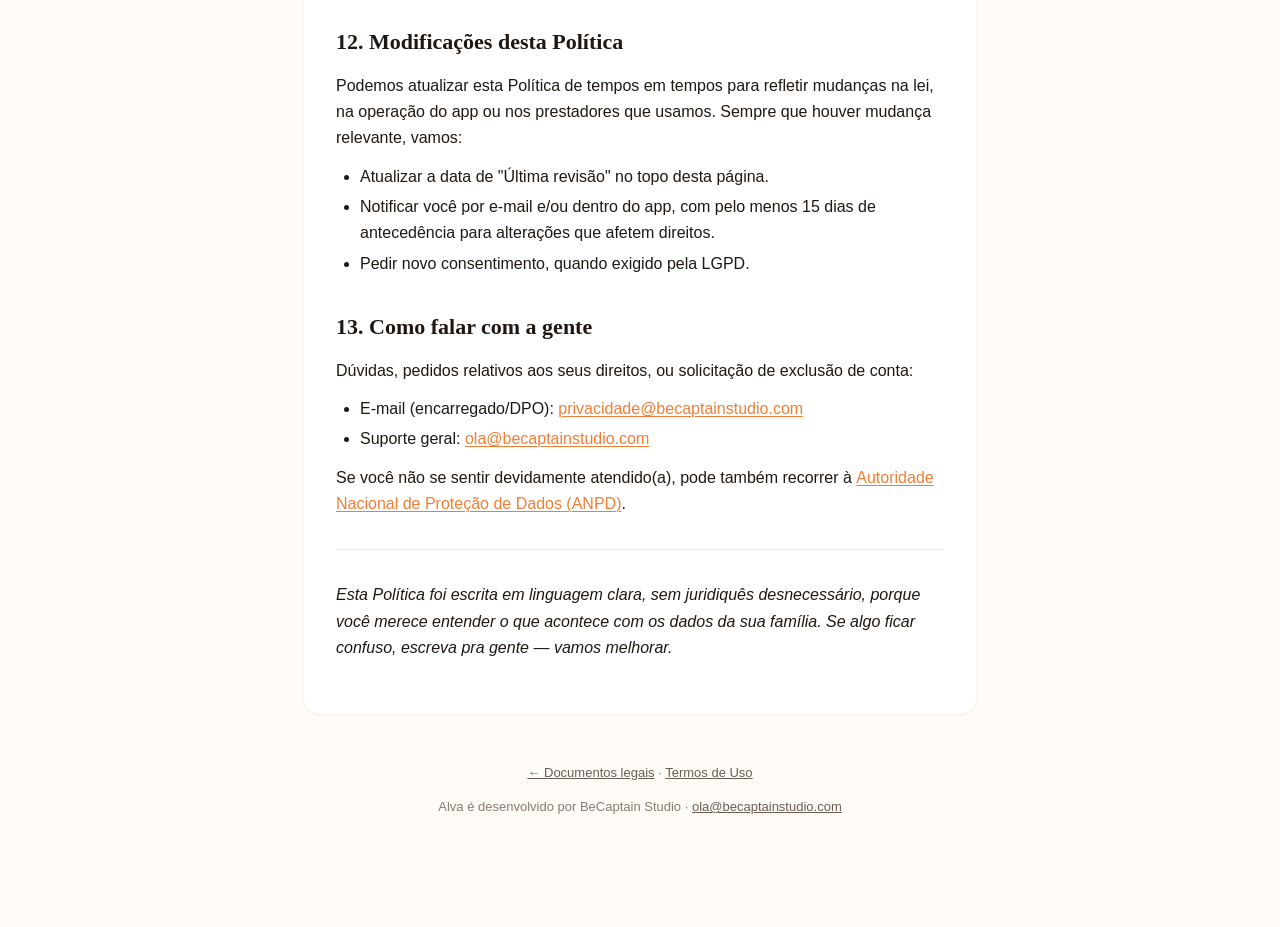
==== commit 32a352e0: "Termos e Privacidade 1.1: assinatura, exclusão imediata e convite - Termos: seção do Alva Plus (cobr" ====
--- a/privacidade.html
+++ b/privacidade.html
@@ -14,7 +14,7 @@
     <header class="alva-header">
       <div class="brand">Alva</div>
       <h1>Política de Privacidade</h1>
-      <p class="meta">Versão 1.0 · Vigência a partir de 13 de maio de 2026 · Última revisão: 13 de maio de 2026</p>
+      <p class="meta">Versão 1.1 · Vigência a partir de 8 de outubro de 2026 · Última revisão: 8 de outubro de 2026</p>
     </header>
 
     <article>
@@ -50,7 +50,8 @@
       <h3>2.1 Dados do(a) cuidador(a) — pessoa adulta que cria a conta</h3>
       <ul>
         <li><strong>E-mail</strong> e, quando você quiser, <strong>nome de exibição</strong>.</li>
-        <li>Em caso de <em>login com Apple</em> ou <em>Google</em>: identificador único do provedor (ID), e-mail (ou e-mail oculto da Apple), e nome se você autorizar.</li>
+        <li>Se você entrar com a <em>Apple</em>: identificador único do provedor, e-mail (ou o e-mail oculto da Apple) e nome, se você autorizar.</li>
+        <li>Situação do Alva Plus: plano, data de compra e de renovação. Quem processa o pagamento é a Apple; não recebemos dados do cartão.</li>
         <li>Idioma e fuso horário do dispositivo (para mostrar conteúdo no formato certo).</li>
       </ul>
 
@@ -60,7 +61,9 @@
         <li>Sexo, se você optar por informar.</li>
         <li>Semanas de prematuridade, quando aplicável (usado só para calcular idade corrigida).</li>
         <li>Marcos de desenvolvimento registrados (motor, social, linguagem, cognitivo, fino) — com data e observações que <em>você</em> escolher escrever.</li>
-        <li>Fotos e áudios anexados aos marcos (opcional — você decide o que anexar).</li>
+        <li>Fotos e áudios anexados aos marcos e ao Diário (opcional; você decide o que anexar).</li>
+        <li>Memórias do Diário: texto, foto, áudio e categoria, quando você escreve.</li>
+        <li>Perfil de saúde que você escolher preencher: alergias, medicações, condições e contatos do pediatra.</li>
         <li>Vacinas aplicadas, datas e foto do comprovante (opcional).</li>
         <li>Medições de peso, altura e perímetro cefálico, com data.</li>
         <li>Atividades realizadas (registro opcional).</li>
@@ -70,9 +73,8 @@
       <h3>2.3 Dados técnicos do dispositivo</h3>
       <ul>
         <li>Modelo do aparelho, versão do sistema operacional, versão do app.</li>
-        <li>Identificadores não persistentes para crash reports (anônimos).</li>
         <li>Endereço IP em chamadas ao servidor (não é armazenado de forma permanente; usado apenas para segurança e prevenção de abuso).</li>
-        <li>Token de notificações push, quando você ativar notificações (armazenado vinculado à sua conta).</li>
+        <li>Lembretes de vacina e de mesversário são calculados e agendados no próprio aparelho. O Alva não usa notificações push e não envia esses dados a terceiros.</li>
       </ul>
 
       <h3>2.4 O que <em>não</em> coletamos</h3>
@@ -93,10 +95,10 @@
           <tr><td>Permitir múltiplos cuidadores na mesma família</td><td>E-mail de convite, papel do cuidador (responsável principal ou cuidador).</td></tr>
           <tr><td>Acompanhar marcos, vacinas, crescimento e atividades</td><td>Dados da criança fornecidos por você.</td></tr>
           <tr><td>Gerar relatório em PDF para apresentar ao pediatra</td><td>Dados da criança, marcos, medições, dúvidas registradas.</td></tr>
-          <tr><td>Enviar lembretes (vacinas próximas, marcos esperados)</td><td>Token de push, datas e dados da criança.</td></tr>
+          <tr><td>Lembretes de vacina e mesversário (agendados no aparelho)</td><td>Data de nascimento e vacinas registradas, usadas só no seu aparelho.</td></tr>
+          <tr><td>Liberar o Alva Plus para você e sua família</td><td>Identificador da conta e histórico de compras recebido da Apple via RevenueCat.</td></tr>
           <tr><td>Convidar outro(a) cuidador(a) por e-mail</td><td>E-mail do destinatário e nome da família.</td></tr>
           <tr><td>Garantir segurança e prevenir abuso</td><td>IP em chamadas, logs anonimizados.</td></tr>
-          <tr><td>Diagnosticar erros e melhorar o app</td><td>Crash reports anonimizados, versão do app e do SO.</td></tr>
         </tbody>
       </table>
 
@@ -117,11 +119,9 @@
         </thead>
         <tbody>
           <tr><td><a href="https://supabase.com/privacy" target="_blank" rel="noopener">Supabase</a></td><td>Banco de dados, autenticação, armazenamento de fotos e áudios</td><td>São Paulo (BR) — região sa-east-1</td></tr>
-          <tr><td><a href="https://firebase.google.com/support/privacy" target="_blank" rel="noopener">Firebase Cloud Messaging</a> (Google)</td><td>Envio de notificações push</td><td>Estados Unidos</td></tr>
           <tr><td><a href="https://resend.com/legal/privacy-policy" target="_blank" rel="noopener">Resend</a></td><td>Envio de e-mails transacionais (magic link, convites, recuperação)</td><td>Estados Unidos</td></tr>
-          <tr><td><a href="https://sentry.io/privacy/" target="_blank" rel="noopener">Sentry</a></td><td>Captura anonimizada de erros para diagnóstico (sem PII)</td><td>Estados Unidos</td></tr>
-          <tr><td><a href="https://www.apple.com/legal/privacy/" target="_blank" rel="noopener">Apple</a></td><td>App Store, Sign In with Apple — quando você escolhe esse provedor</td><td>Estados Unidos</td></tr>
-          <tr><td><a href="https://policies.google.com/privacy" target="_blank" rel="noopener">Google</a></td><td>Google Play, Sign In with Google — quando você escolhe esse provedor</td><td>Estados Unidos</td></tr>
+          <tr><td><a href="https://www.revenuecat.com/privacy/" target="_blank" rel="noopener">RevenueCat</a></td><td>Gestão das compras do Alva Plus: recebe da Apple o histórico de compras ligado ao identificador da sua conta (sem nome, sem dados de saúde, sem cartão)</td><td>Estados Unidos</td></tr>
+          <tr><td><a href="https://www.apple.com/legal/privacy/" target="_blank" rel="noopener">Apple</a></td><td>App Store e pagamento do Alva Plus; Iniciar sessão com a Apple, quando você escolhe esse provedor</td><td>Estados Unidos</td></tr>
         </tbody>
       </table>
       <p>Eventualmente compartilhamos dados se exigido por autoridade competente (ordem judicial, requisição do Ministério Público, etc.) — sempre nos limites da lei.</p>
@@ -131,8 +131,7 @@
       <ul>
         <li><strong>Banco de dados, fotos, áudios e relatórios PDF do(a) seu(sua) bebê</strong> ficam armazenados no Brasil (São Paulo).</li>
         <li><strong>E-mails transacionais</strong> são processados pela Resend nos Estados Unidos. Apenas o e-mail destinatário e o conteúdo do e-mail (que você ou o sistema gera) trafegam.</li>
-        <li><strong>Notificações push</strong> usam Firebase Cloud Messaging (Google, EUA). Apenas o conteúdo curto da notificação e um identificador anônimo do dispositivo.</li>
-        <li><strong>Crash reports</strong> são enviados ao Sentry (EUA), com filtros para remover qualquer dado pessoal identificável.</li>
+        <li><strong>Compras do Alva Plus</strong> são processadas pela Apple e registradas pelo RevenueCat (EUA), ligadas apenas ao identificador da sua conta.</li>
       </ul>
       <p>Todos esses prestadores aderem aos padrões internacionais de proteção de dados (Standard Contractual Clauses ou Data Processing Agreements com cláusulas equivalentes à LGPD).</p>
 
@@ -140,16 +139,15 @@
       <p>Mantemos seus dados pelo tempo em que sua conta estiver ativa. Você pode:</p>
       <ul>
         <li><strong>Pedir exclusão da conta a qualquer momento</strong> dentro do app (em <em>Mais → Configurações → Excluir conta</em>) ou por e-mail.</li>
-        <li>Após a solicitação, todos os dados associados à sua conta — incluindo os do(a) bebê — são apagados em até <strong>15 dias corridos</strong> dos nossos sistemas ativos.</li>
+        <li>A exclusão é <strong>imediata</strong> nos nossos sistemas ativos, inclusive fotos, áudios e PDFs. Se a família tiver outros cuidadores, os dados da criança continuam com eles, e só os seus dados pessoais são apagados; se você for a única pessoa da família, tudo é apagado.</li>
         <li>Cópias de segurança (backups) podem reter dados por mais até 30 dias, exclusivamente para fins de recuperação em desastre, sem acesso operacional.</li>
-        <li>Crash reports anonimizados são mantidos por até 90 dias e descartados depois.</li>
       </ul>
 
       <h2 id="direitos">8. Seus direitos como titular dos dados</h2>
       <p>A LGPD (Art. 18) garante a você, e à criança que você representa, os seguintes direitos. Todos são exercidos gratuitamente:</p>
       <ul>
         <li><strong>Confirmação</strong> de que tratamos seus dados.</li>
-        <li><strong>Acesso</strong> aos dados — disponível dentro do app (em <em>Mais → Privacidade → Baixar meus dados</em>; recebe um arquivo em até 15 dias).</li>
+        <li><strong>Acesso</strong> aos dados — disponível dentro do app (em <em>Mais → Privacidade → Baixar meus dados</em>; o arquivo fica pronto na hora).</li>
         <li><strong>Correção</strong> de dados incompletos, inexatos ou desatualizados — também direto no app.</li>
         <li><strong>Anonimização, bloqueio ou eliminação</strong> de dados desnecessários, excessivos ou tratados em desconformidade.</li>
         <li><strong>Portabilidade</strong> a outro fornecedor de serviço — exportamos seus dados em formato JSON aberto.</li>
@@ -176,7 +174,7 @@
       <ul>
         <li>O Alva é destinado a <strong>adultos (18 anos ou mais)</strong> que são <strong>responsáveis legais</strong> pela criança cadastrada (pais, mães, avós com guarda legal, tutores).</li>
         <li>Ao criar a conta, você declara, sob sua responsabilidade, ser maior de idade e responsável legal pela criança.</li>
-        <li>Você pode adicionar até 4 cuidadores adicionais (totalizando 5 por família). Cada um receberá um convite por e-mail e deverá aceitar antes de ter acesso.</li>
+        <li>A família pode ter até 2 cuidadores no plano grátis e até 5 no Alva Plus. Cada pessoa recebe um convite no próprio e-mail e só tem acesso depois de aceitar, entrando com esse mesmo e-mail.</li>
         <li>Os dados da criança são tratados exclusivamente no <strong>melhor interesse dela</strong>: acompanhamento de desenvolvimento, comunicação com o pediatra e suporte aos cuidadores. Nunca para fins de marketing, perfilamento comportamental ou venda.</li>
       </ul>
 
@@ -185,7 +183,7 @@
       <ul>
         <li>Armazenamento local seguro do dispositivo para guardar sua sessão de login.</li>
         <li>Cache local de algumas listas (catálogo de marcos, vacinas) para o app funcionar offline.</li>
-        <li>Token do Firebase Cloud Messaging quando você habilita notificações.</li>
+        <li>Lembretes agendados no próprio aparelho, quando você permite notificações.</li>
       </ul>
       <p>Você pode apagar tudo isso a qualquer momento desinstalando o app ou usando "Excluir conta".</p>
 
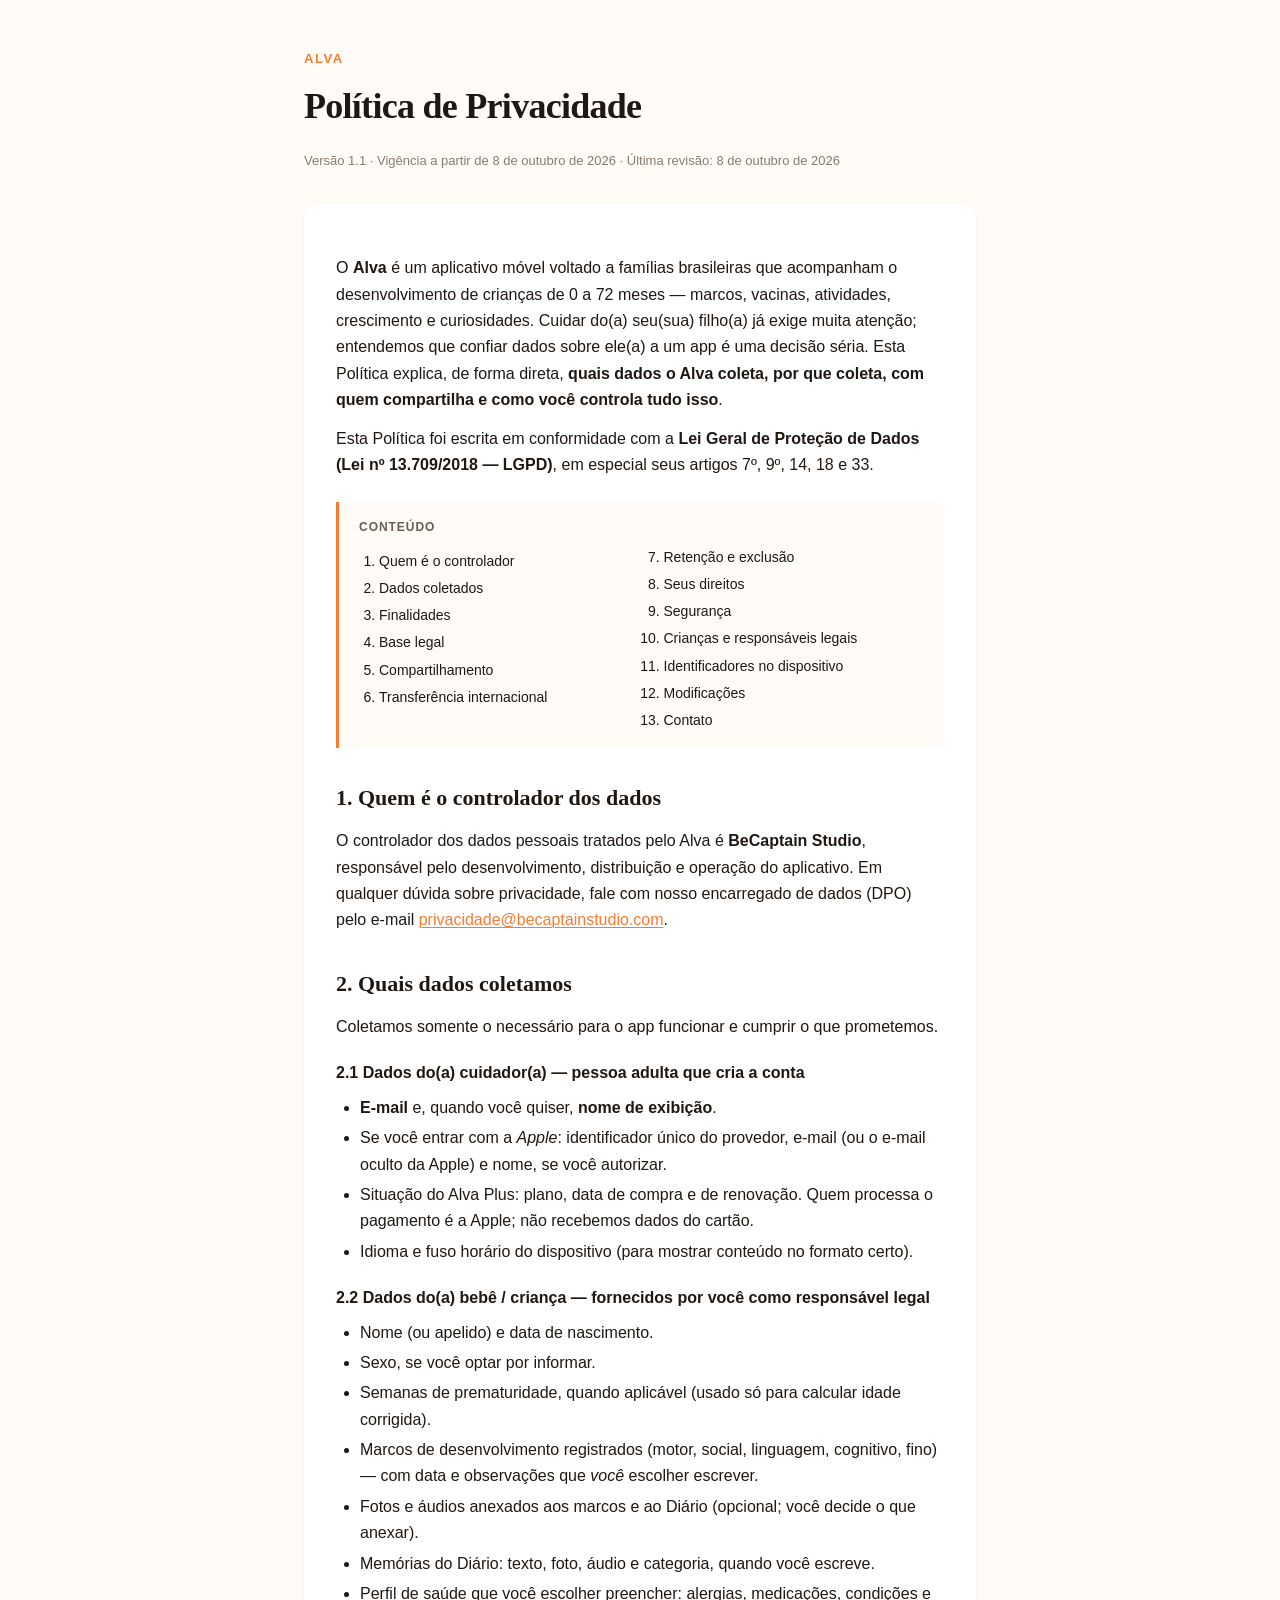
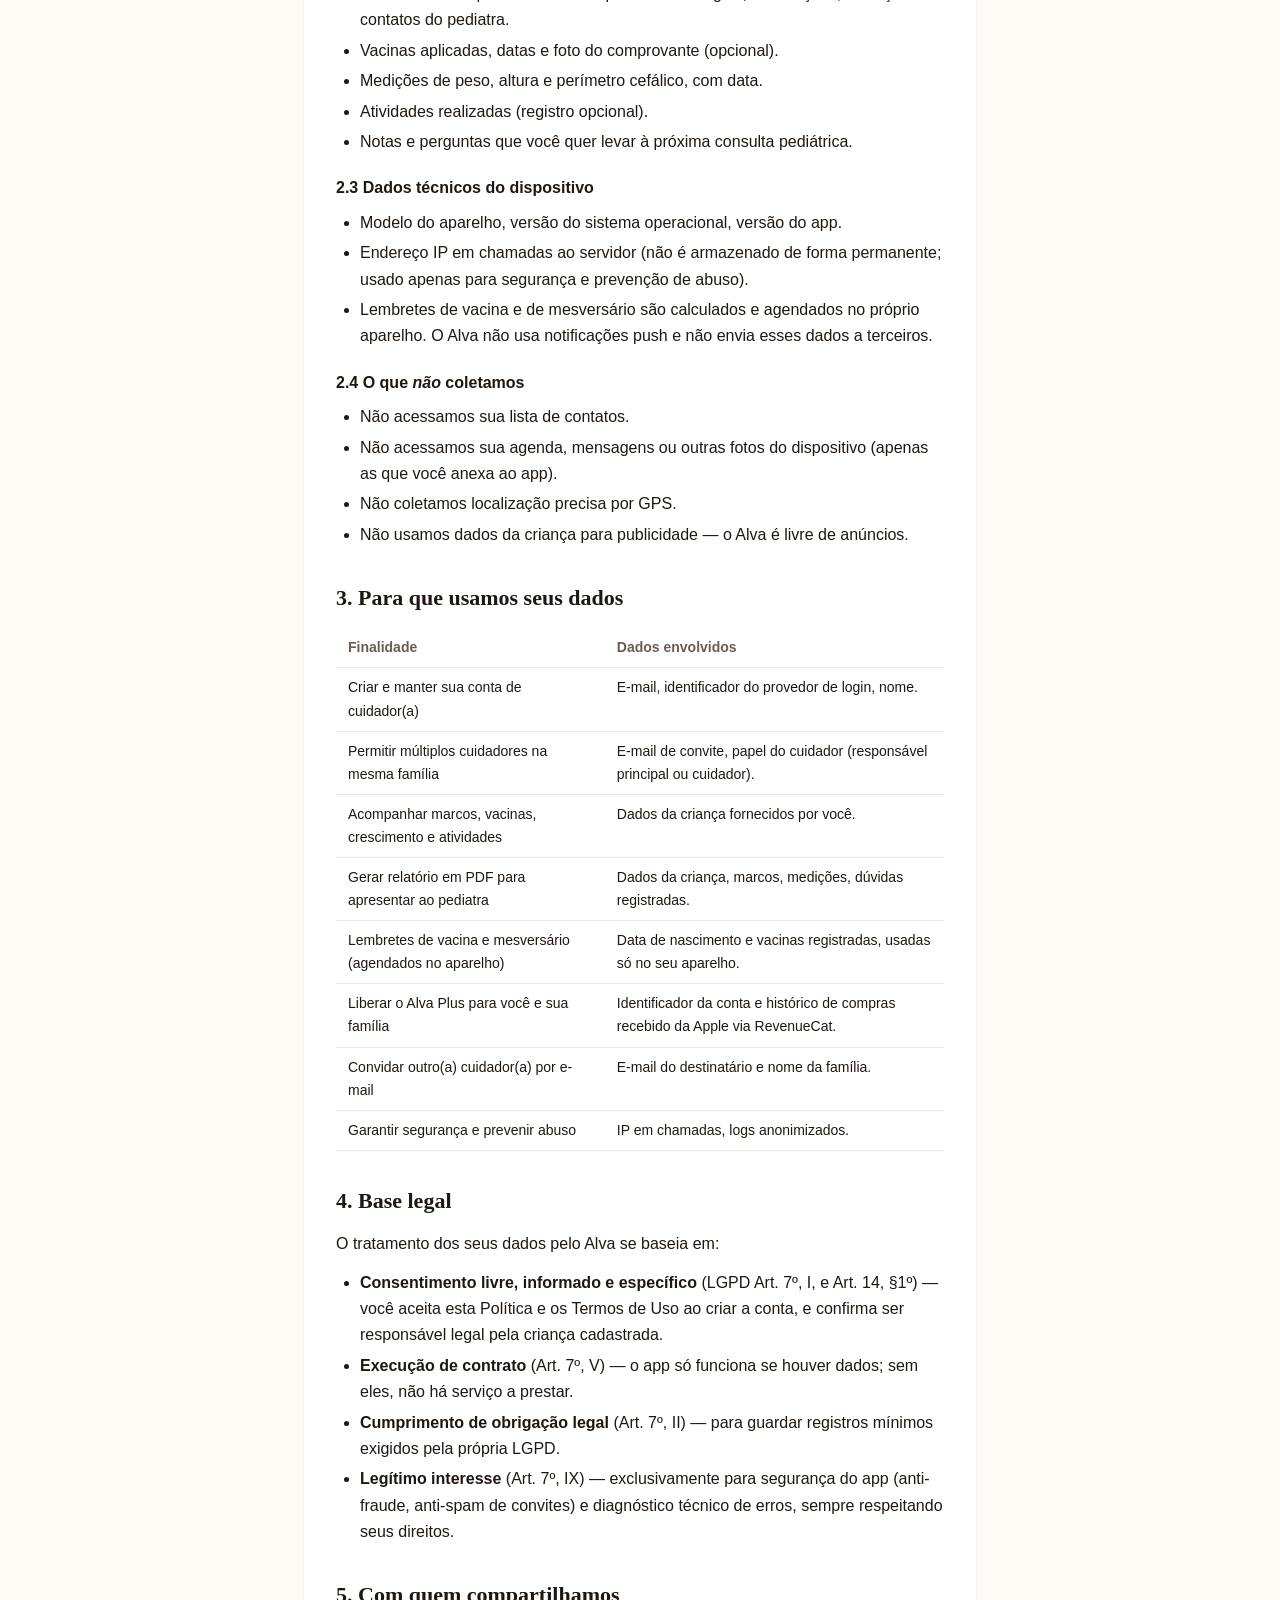
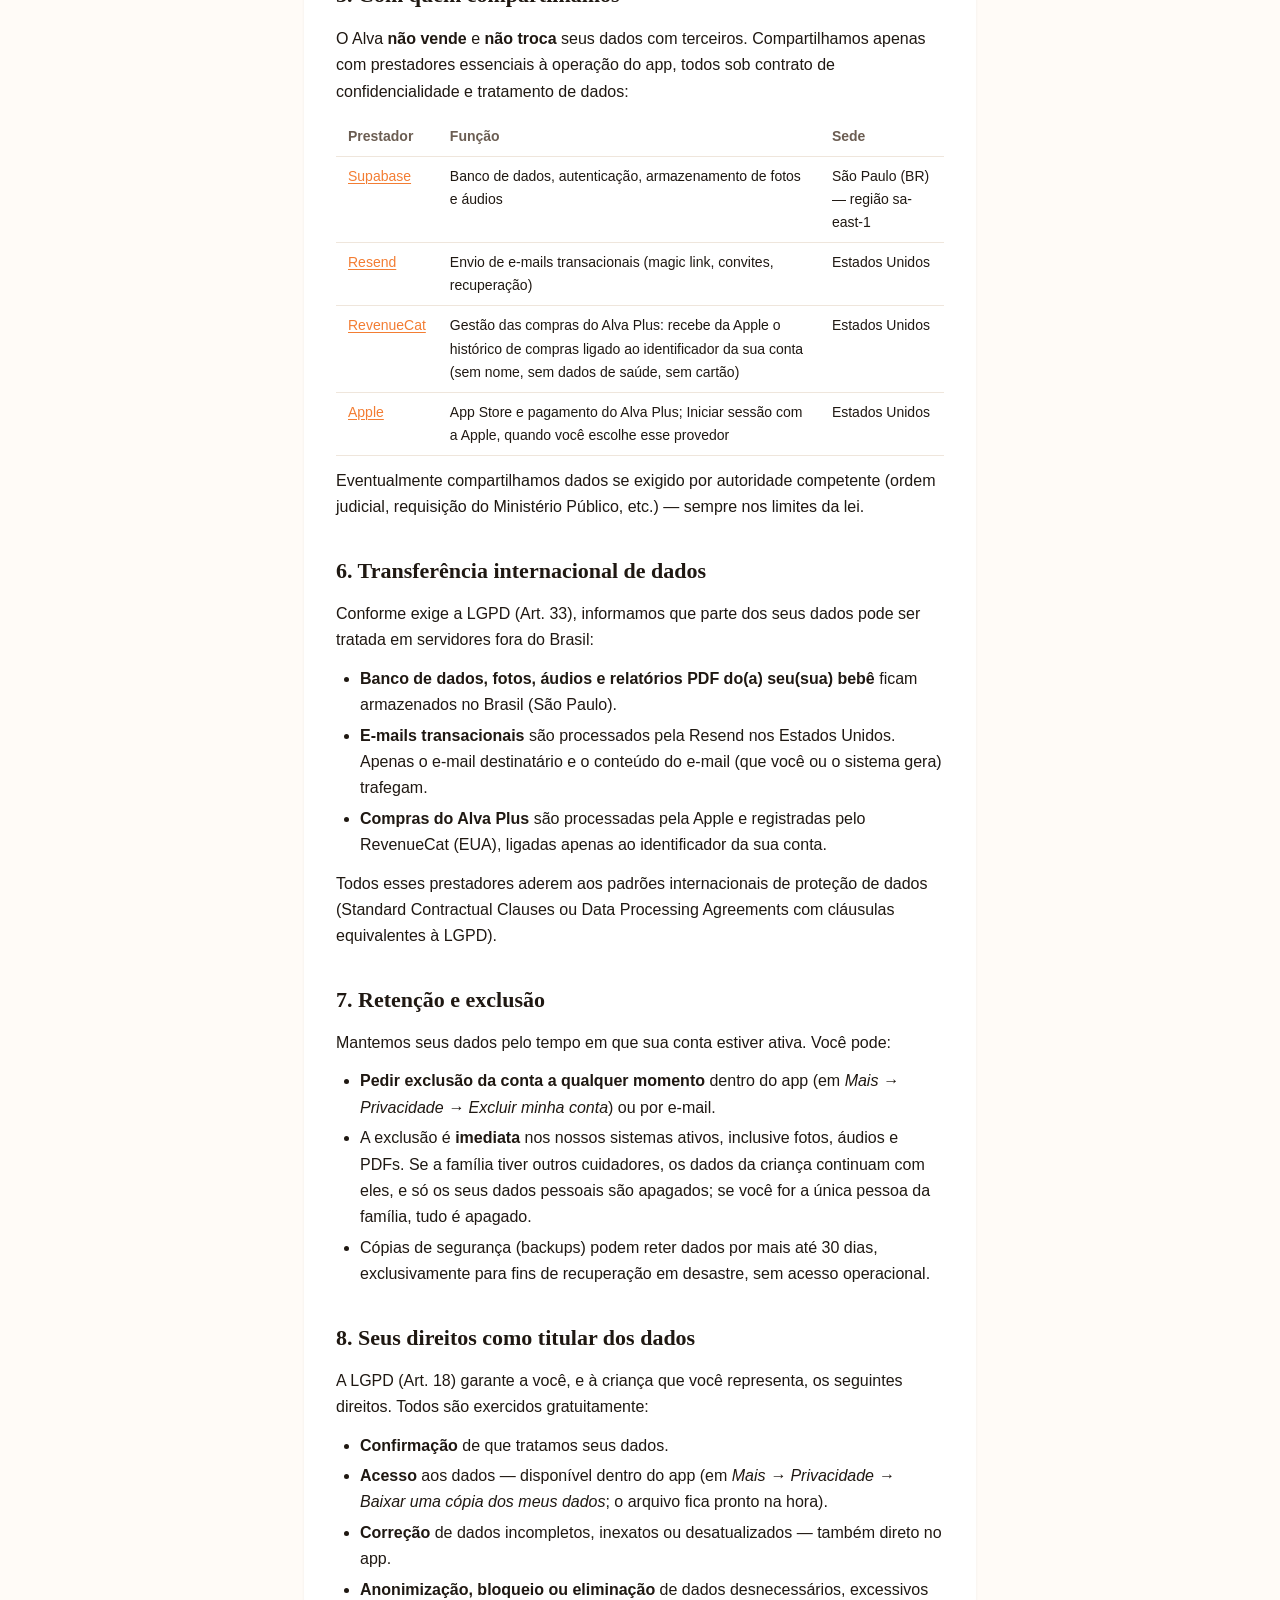
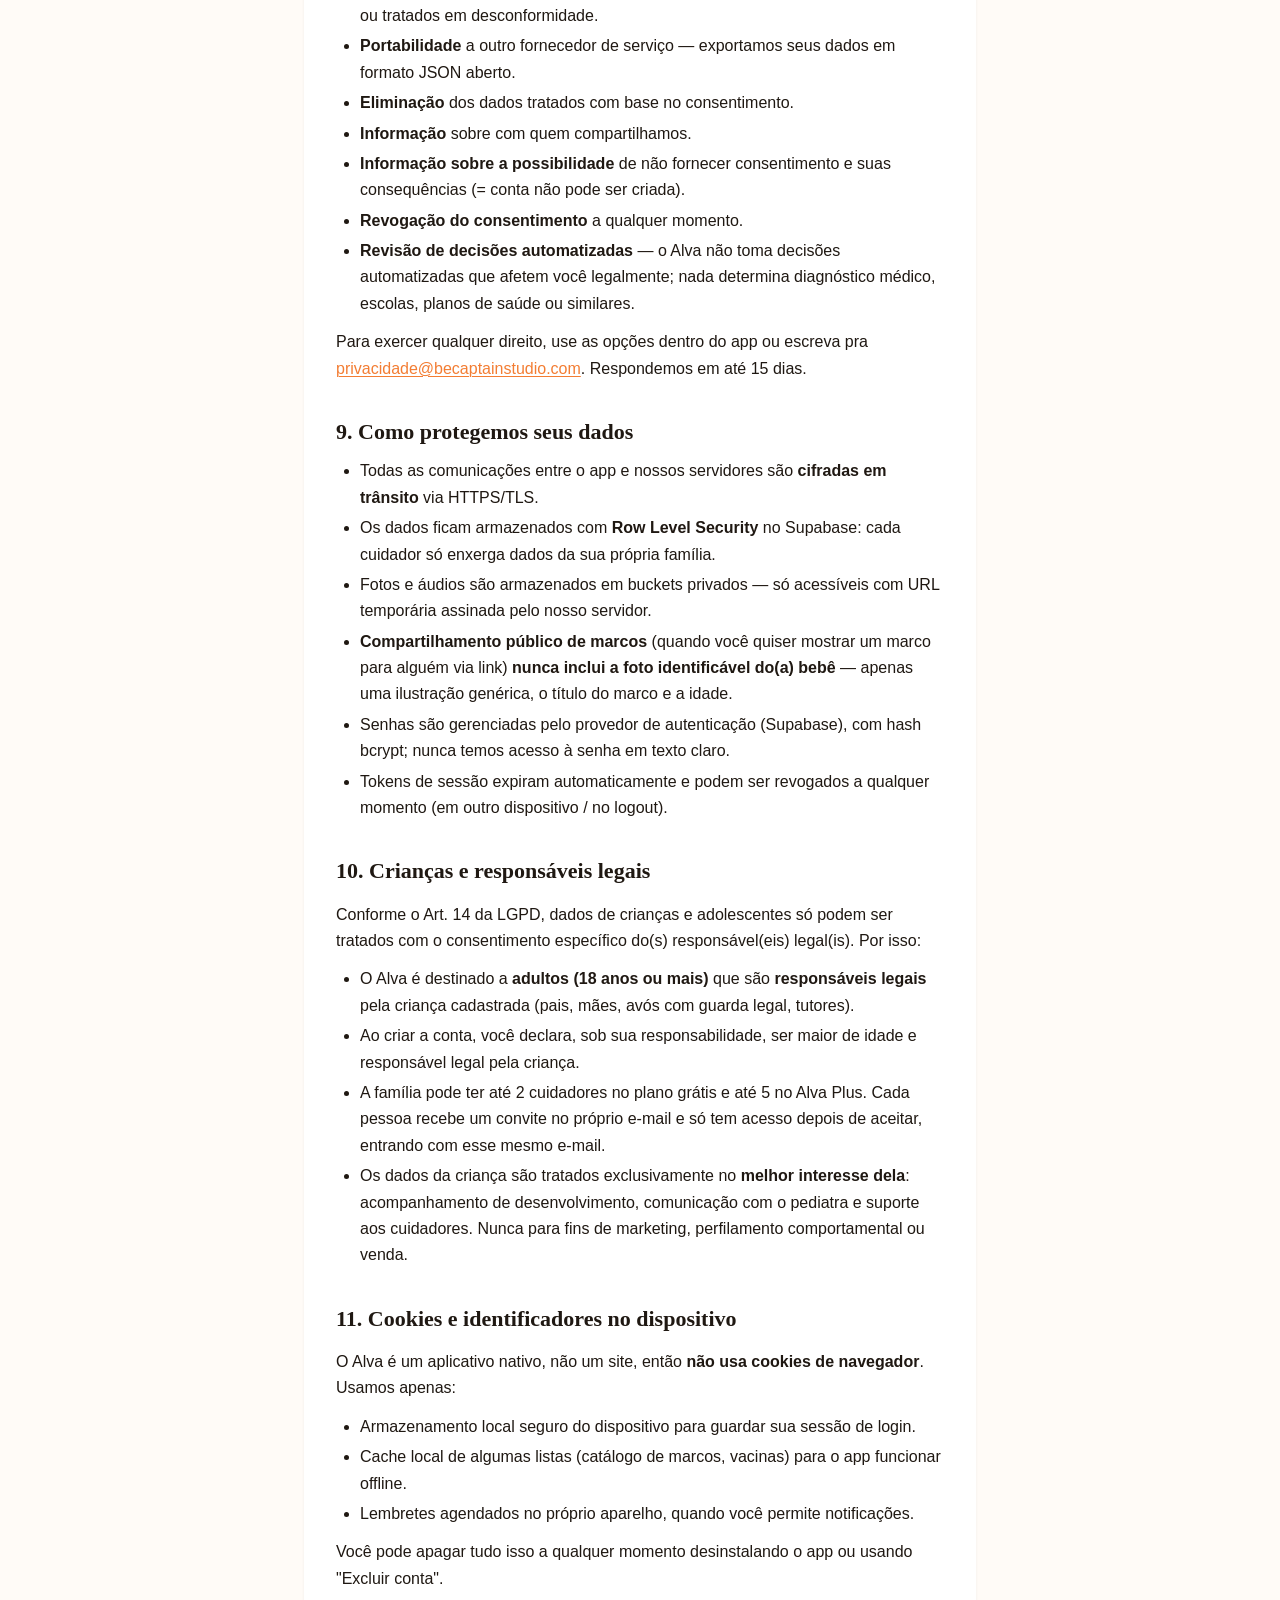
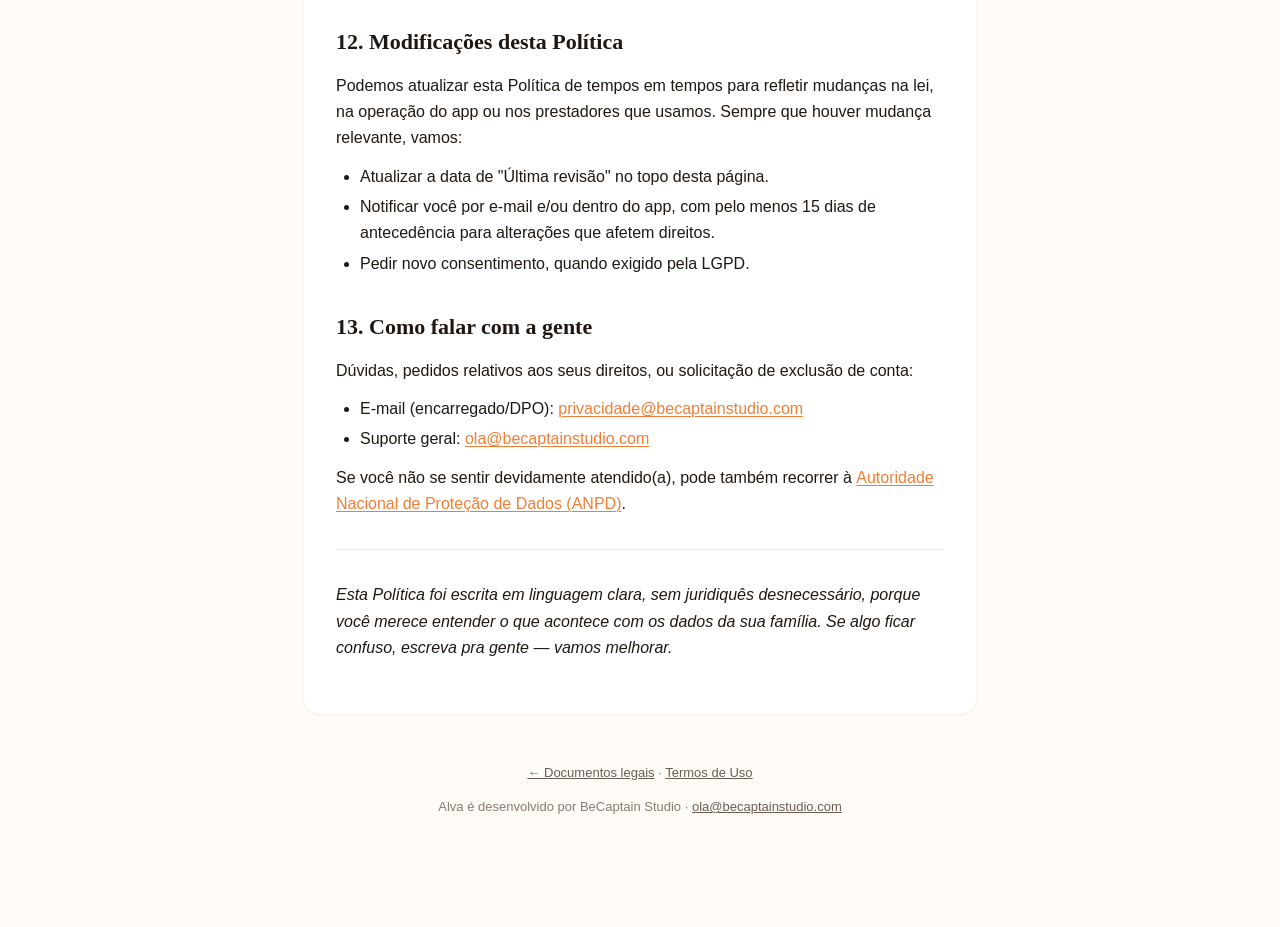
==== commit 1ad9e9bb: "Caminhos de menu iguais aos do app (Mais → Privacidade)" ====
--- a/privacidade.html
+++ b/privacidade.html
@@ -138,7 +138,7 @@
       <h2 id="retencao">7. Retenção e exclusão</h2>
       <p>Mantemos seus dados pelo tempo em que sua conta estiver ativa. Você pode:</p>
       <ul>
-        <li><strong>Pedir exclusão da conta a qualquer momento</strong> dentro do app (em <em>Mais → Configurações → Excluir conta</em>) ou por e-mail.</li>
+        <li><strong>Pedir exclusão da conta a qualquer momento</strong> dentro do app (em <em>Mais → Privacidade → Excluir minha conta</em>) ou por e-mail.</li>
         <li>A exclusão é <strong>imediata</strong> nos nossos sistemas ativos, inclusive fotos, áudios e PDFs. Se a família tiver outros cuidadores, os dados da criança continuam com eles, e só os seus dados pessoais são apagados; se você for a única pessoa da família, tudo é apagado.</li>
         <li>Cópias de segurança (backups) podem reter dados por mais até 30 dias, exclusivamente para fins de recuperação em desastre, sem acesso operacional.</li>
       </ul>
@@ -147,7 +147,7 @@
       <p>A LGPD (Art. 18) garante a você, e à criança que você representa, os seguintes direitos. Todos são exercidos gratuitamente:</p>
       <ul>
         <li><strong>Confirmação</strong> de que tratamos seus dados.</li>
-        <li><strong>Acesso</strong> aos dados — disponível dentro do app (em <em>Mais → Privacidade → Baixar meus dados</em>; o arquivo fica pronto na hora).</li>
+        <li><strong>Acesso</strong> aos dados — disponível dentro do app (em <em>Mais → Privacidade → Baixar uma cópia dos meus dados</em>; o arquivo fica pronto na hora).</li>
         <li><strong>Correção</strong> de dados incompletos, inexatos ou desatualizados — também direto no app.</li>
         <li><strong>Anonimização, bloqueio ou eliminação</strong> de dados desnecessários, excessivos ou tratados em desconformidade.</li>
         <li><strong>Portabilidade</strong> a outro fornecedor de serviço — exportamos seus dados em formato JSON aberto.</li>
